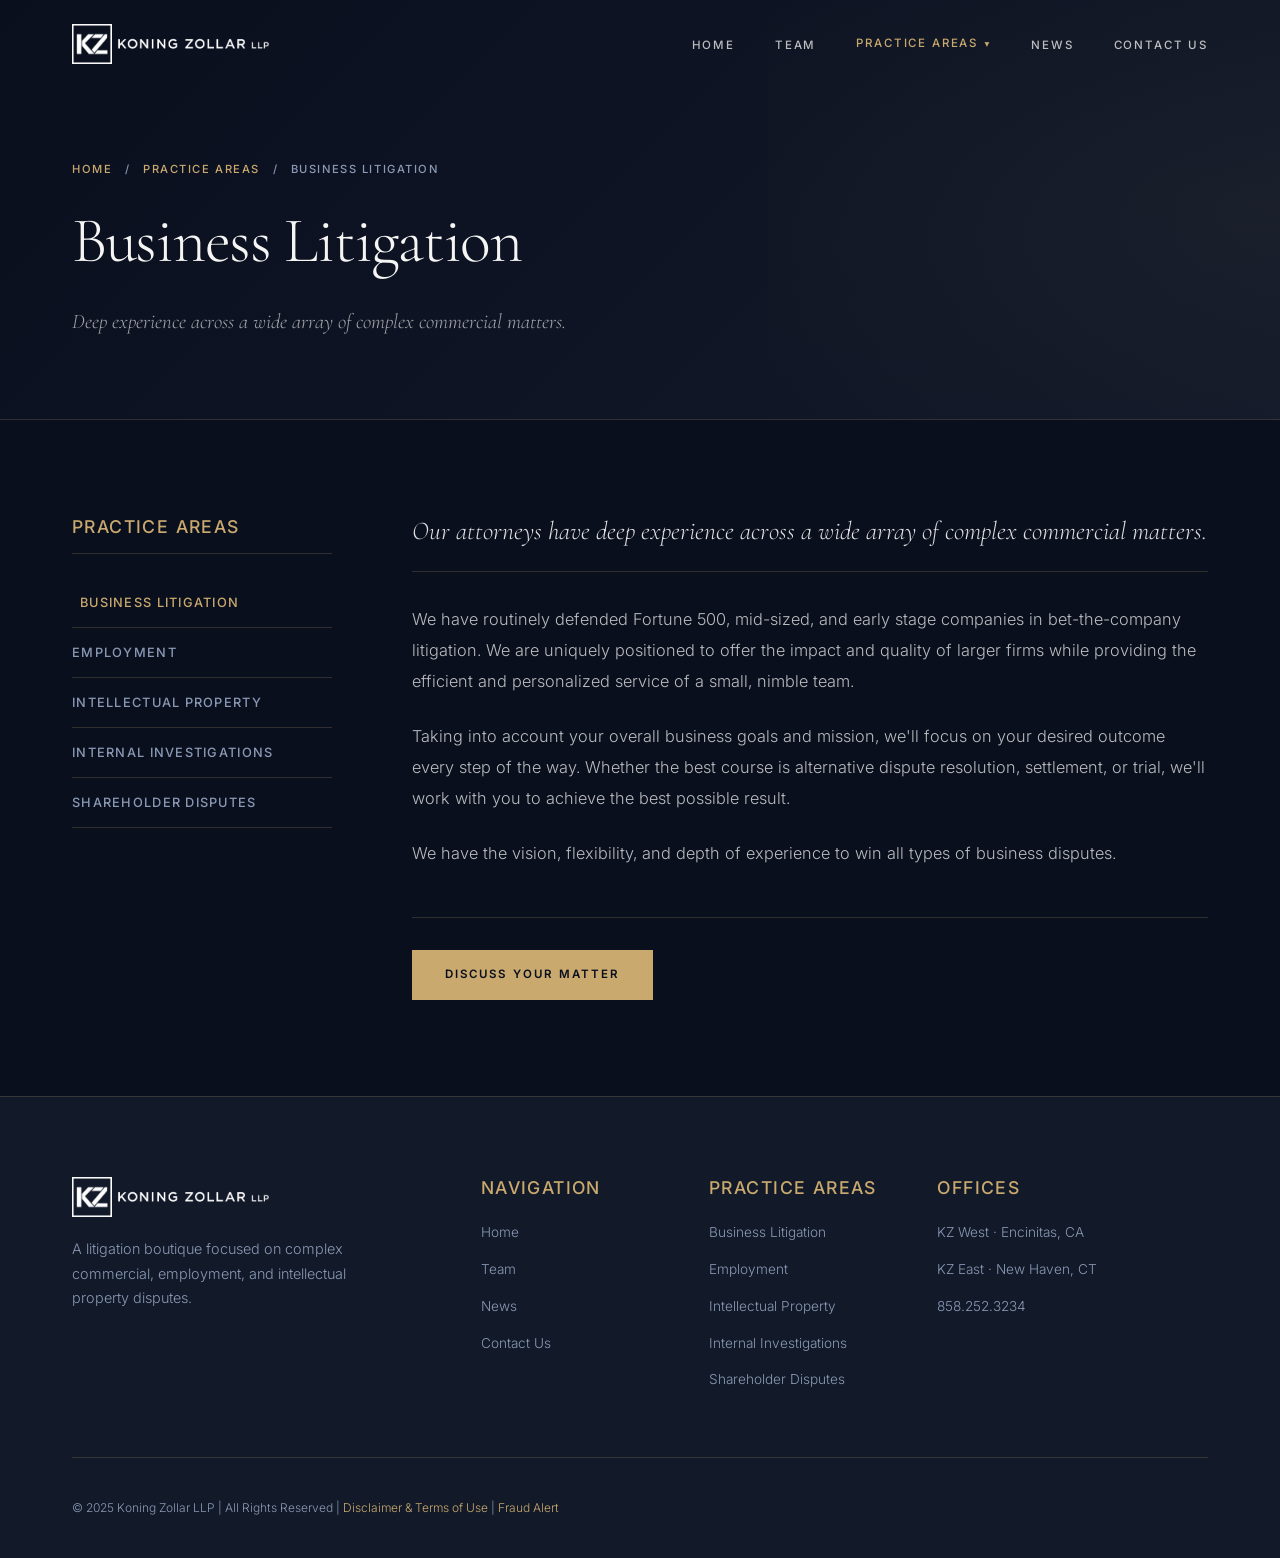
==== business-litigation.html @ f1cf4777 "Initial deploy" ====
<!DOCTYPE html>
<html lang="en">
<head>
  <meta charset="UTF-8">
  <meta name="viewport" content="width=device-width, initial-scale=1.0">
  <meta name="description" content="Koning Zollar LLP Business Litigation — Deep experience across complex commercial matters.">
  <title>Business Litigation | Koning Zollar LLP</title>
  <link rel="stylesheet" href="css/styles.css">
</head>
<body>
  <nav class="nav">
    <div class="nav-inner">
      <a href="index.html" class="nav-logo"><img src="images/logo.png" alt="Koning Zollar LLP" class="nav-logo-img"><span class="nav-logo-text">Koning Zollar<br>LLP</span></a>
      <ul class="nav-links">
        <li><a href="index.html">Home</a></li>
        <li><a href="team.html">Team</a></li>
        <li class="nav-dropdown">
          <a href="#" class="active">Practice Areas <span class="dropdown-arrow">▾</span></a>
          <ul class="dropdown-menu">
            <li><a href="business-litigation.html" class="active">Business Litigation</a></li>
            <li><a href="employment.html">Employment</a></li>
            <li><a href="intellectual-property.html">Intellectual Property</a></li>
            <li><a href="investigations.html">Internal Investigations</a></li>
            <li><a href="shareholder-disputes.html">Shareholder Disputes</a></li>
          </ul>
        </li>
        <li><a href="news.html">News</a></li>
        
    <li><a href="contact.html">Contact Us</a></li>
      </ul>
      <div class="nav-hamburger"><span></span><span></span><span></span></div>
    </div>
  </nav>
  <ul class="nav-mobile">
    <li><a href="index.html">Home</a></li><li><a href="team.html">Team</a></li>
    <li><a href="business-litigation.html">Business Litigation</a></li><li><a href="employment.html">Employment</a></li>
    <li><a href="intellectual-property.html">Intellectual Property</a></li><li><a href="investigations.html">Internal Investigations</a></li>
    <li><a href="shareholder-disputes.html">Shareholder Disputes</a></li><li><a href="news.html">News</a></li>
        
    <li><a href="contact.html">Contact Us</a></li>
  </ul>

  <section class="page-hero">
    <div class="container">
      <div class="breadcrumb"><a href="index.html">Home</a> <span>/</span> <a href="#">Practice Areas</a> <span>/</span> Business Litigation</div>
      <h1 class="animate">Business Litigation</h1>
      <p class="page-sub animate animate-delay-1">Deep experience across a wide array of complex commercial matters.</p>
    </div>
  </section>

  <section class="practice-content">
    <div class="practice-layout">
      <aside class="practice-sidebar animate from-left">
        <h4>Practice Areas</h4>
        <ul>
          <li><a href="business-litigation.html" class="active">Business Litigation</a></li>
          <li><a href="employment.html">Employment</a></li>
          <li><a href="intellectual-property.html">Intellectual Property</a></li>
          <li><a href="investigations.html">Internal Investigations</a></li>
          <li><a href="shareholder-disputes.html">Shareholder Disputes</a></li>
        </ul>
      </aside>
      <div class="practice-body animate">
        <h3>Our attorneys have deep experience across a wide array of complex commercial matters.</h3>
        <p>We have routinely defended Fortune 500, mid-sized, and early stage companies in bet-the-company litigation. We are uniquely positioned to offer the impact and quality of larger firms while providing the efficient and personalized service of a small, nimble team.</p>
        <p>Taking into account your overall business goals and mission, we'll focus on your desired outcome every step of the way. Whether the best course is alternative dispute resolution, settlement, or trial, we'll work with you to achieve the best possible result.</p>
        <p>We have the vision, flexibility, and depth of experience to win all types of business disputes.</p>
        <div style="margin-top:3rem; padding-top:2rem; border-top:1px solid var(--border);">
          <a href="contact.html" class="btn btn-primary">Discuss Your Matter</a>
        </div>
      </div>
    </div>
  </section>

  <footer>
    <div class="footer-inner">
      <div class="footer-grid">
        <div class="footer-brand"><div class="nav-logo"><img src="images/logo.png" alt="Koning Zollar LLP" class="nav-logo-img"><span class="nav-logo-text">Koning Zollar<br>LLP</span></div><p>A litigation boutique focused on complex commercial, employment, and intellectual property disputes.</p></div>
        <div class="footer-col"><h4>Navigation</h4><ul><li><a href="index.html">Home</a></li><li><a href="team.html">Team</a></li><li><a href="news.html">News</a></li>
        
    <li><a href="contact.html">Contact Us</a></li></ul></div>
        <div class="footer-col"><h4>Practice Areas</h4><ul><li><a href="business-litigation.html">Business Litigation</a></li><li><a href="employment.html">Employment</a></li><li><a href="intellectual-property.html">Intellectual Property</a></li><li><a href="investigations.html">Internal Investigations</a></li><li><a href="shareholder-disputes.html">Shareholder Disputes</a></li></ul></div>
        <div class="footer-col"><h4>Offices</h4><ul><li><a href="contact.html">KZ West · Encinitas, CA</a></li><li><a href="contact.html">KZ East · New Haven, CT</a></li><li><a href="tel:8582523234">858.252.3234</a></li></ul></div>
      </div>
      <div class="footer-bottom"><p>© 2025 Koning Zollar LLP | All Rights Reserved | <a href="#">Disclaimer &amp; Terms of Use</a> | <a href="#">Fraud Alert</a></p></div>
    </div>
  </footer>
  <script src="js/main.js"></script>
</body>
</html>
---- css/styles.css ----
/* ============================================================
   KONING ZOLLAR LLP — Main Stylesheet
   ============================================================ */

@import url('https://fonts.googleapis.com/css2?family=Cormorant+Garamond:ital,wght@0,300;0,400;0,500;0,600;0,700;1,300;1,400&family=Inter:wght@300;400;500;600&display=swap');

/* ── Variables ── */
:root {
  --navy:       #0a0f1e;
  --navy-mid:   #121929;
  --navy-light: #1a253d;
  --gold:       #c9a96e;
  --gold-light: #e2c99a;
  --white:      #f5f5f3;
  --muted:      #8a9ab5;
  --border:     rgba(201,169,110,0.2);
  --glass:      rgba(18,25,41,0.75);
  --radius:     4px;
  --transition: 0.4s cubic-bezier(0.25, 0.46, 0.45, 0.94);
  --font-serif: 'Cormorant Garamond', Georgia, serif;
  --font-sans:  'Inter', system-ui, sans-serif;
}

/* ── Reset ── */
*, *::before, *::after { box-sizing: border-box; margin: 0; padding: 0; }
html { scroll-behavior: smooth; font-size: 16px; }
body {
  background: var(--navy);
  color: var(--white);
  font-family: var(--font-sans);
  font-weight: 300;
  line-height: 1.7;
  -webkit-font-smoothing: antialiased;
}
img { max-width: 100%; display: block; }
a { color: inherit; text-decoration: none; }

/* ── Typography ── */
h1, h2, h3, h4 {
  font-family: var(--font-serif);
  font-weight: 400;
  line-height: 1.2;
  color: var(--white);
}
h1 { font-size: clamp(2.8rem, 6vw, 5.5rem); font-weight: 300; letter-spacing: -0.02em; }
h2 { font-size: clamp(2rem, 4vw, 3.2rem); }
h3 { font-size: clamp(1.4rem, 2.5vw, 2rem); }
h4 { font-size: 1.1rem; font-weight: 500; letter-spacing: 0.08em; text-transform: uppercase; font-family: var(--font-sans); color: var(--gold); }
p { font-size: 1rem; color: rgba(245,245,243,0.8); max-width: 68ch; }

.section-label {
  font-family: var(--font-sans);
  font-size: 0.72rem;
  font-weight: 600;
  letter-spacing: 0.22em;
  text-transform: uppercase;
  color: var(--gold);
  display: block;
  margin-bottom: 1rem;
}

/* ── Layout ── */
.container { max-width: 1200px; margin: 0 auto; padding: 0 2rem; }
section { padding: 6rem 0; }

/* ── Scroll Animations ── */
.animate {
  opacity: 0;
  transform: translateY(40px);
  transition: opacity 0.7s ease, transform 0.7s ease;
}
.animate.from-left  { transform: translateX(-40px); }
.animate.from-right { transform: translateX(40px); }
.animate.visible {
  opacity: 1;
  transform: translate(0, 0);
}
.animate-delay-1 { transition-delay: 0.1s; }
.animate-delay-2 { transition-delay: 0.2s; }
.animate-delay-3 { transition-delay: 0.3s; }
.animate-delay-4 { transition-delay: 0.4s; }
.animate-delay-5 { transition-delay: 0.5s; }

/* ─────────────────────────────────────────
   NAVIGATION
───────────────────────────────────────── */
.nav {
  position: fixed;
  top: 0; left: 0; right: 0;
  z-index: 1000;
  padding: 1.5rem 0;
  transition: background var(--transition), padding var(--transition), backdrop-filter var(--transition);
}
.nav.scrolled {
  background: rgba(10, 15, 30, 0.97);
  backdrop-filter: blur(12px);
  padding: 1rem 0;
  border-bottom: 1px solid var(--border);
}
.nav-inner {
  max-width: 1200px;
  margin: 0 auto;
  padding: 0 2rem;
  display: flex;
  align-items: center;
  justify-content: space-between;
}
.nav-logo {
  display: flex;
  align-items: center;
  gap: 0.75rem;
}
.nav-logo-mark {
  width: 36px; height: 36px;
  background: var(--gold);
  color: var(--navy);
  display: flex; align-items: center; justify-content: center;
  font-family: var(--font-serif);
  font-size: 1.1rem;
  font-weight: 600;
  letter-spacing: 0;
}
.nav-logo-img {
  height: 40px;
  width: auto;
  display: block;
}
/* hide text label when real logo is present */
.nav-logo:has(.nav-logo-img) .nav-logo-text {
  display: none;
}
.nav-logo-text {
  font-family: var(--font-sans);
  font-size: 0.72rem;
  font-weight: 600;
  letter-spacing: 0.18em;
  text-transform: uppercase;
  color: var(--white);
  line-height: 1.3;
}
.nav-links {
  display: flex;
  align-items: center;
  gap: 2.5rem;
  list-style: none;
}
.nav-links a {
  font-size: 0.72rem;
  font-weight: 500;
  letter-spacing: 0.16em;
  text-transform: uppercase;
  color: rgba(245,245,243,0.75);
  transition: color 0.3s;
  position: relative;
}
.nav-links a::after {
  content: '';
  position: absolute;
  bottom: -4px; left: 0;
  width: 0; height: 1px;
  background: var(--gold);
  transition: width 0.3s;
}
.nav-links a:hover, .nav-links a.active {
  color: var(--gold);
}
.nav-links a:hover::after { width: 100%; }

/* Dropdown */
.nav-dropdown { position: relative; }
.nav-dropdown > a { display: flex; align-items: center; gap: 0.4rem; }
.nav-dropdown > a::after { display: none; }
.dropdown-arrow { font-size: 0.6rem; transition: transform 0.3s; }
.nav-dropdown:hover .dropdown-arrow { transform: rotate(180deg); }
.dropdown-menu {
  position: absolute;
  top: calc(100% + 1rem);
  left: 50%;
  transform: translateX(-50%);
  background: var(--navy-mid);
  border: 1px solid var(--border);
  min-width: 220px;
  padding: 0.5rem 0;
  opacity: 0;
  visibility: hidden;
  transform: translateX(-50%) translateY(-8px);
  transition: opacity 0.3s, transform 0.3s, visibility 0.3s;
  list-style: none;
}
.nav-dropdown:hover .dropdown-menu {
  opacity: 1;
  visibility: visible;
  transform: translateX(-50%) translateY(0);
}
.dropdown-menu li a {
  display: block;
  padding: 0.65rem 1.5rem;
  font-size: 0.7rem;
  letter-spacing: 0.14em;
  color: rgba(245,245,243,0.7);
  transition: color 0.2s, background 0.2s;
}
.dropdown-menu li a:hover {
  color: var(--gold);
  background: rgba(201,169,110,0.07);
}

/* Hamburger */
.nav-hamburger {
  display: none;
  flex-direction: column;
  gap: 5px;
  cursor: pointer;
  padding: 4px;
}
.nav-hamburger span {
  display: block;
  width: 24px; height: 1.5px;
  background: var(--white);
  transition: transform 0.3s, opacity 0.3s;
}
.nav-hamburger.open span:nth-child(1) { transform: translateY(6.5px) rotate(45deg); }
.nav-hamburger.open span:nth-child(2) { opacity: 0; }
.nav-hamburger.open span:nth-child(3) { transform: translateY(-6.5px) rotate(-45deg); }

/* Mobile nav */
.nav-mobile {
  display: none;
  position: fixed;
  top: 0; left: 0; right: 0; bottom: 0;
  background: var(--navy);
  z-index: 999;
  flex-direction: column;
  align-items: center;
  justify-content: center;
  gap: 2rem;
  list-style: none;
}
.nav-mobile.open { display: flex; }
.nav-mobile a {
  font-family: var(--font-serif);
  font-size: 2rem;
  font-weight: 300;
  color: var(--white);
  transition: color 0.3s;
}
.nav-mobile a:hover { color: var(--gold); }

/* ─────────────────────────────────────────
   HERO
───────────────────────────────────────── */
.hero {
  min-height: 100vh;
  display: flex;
  align-items: center;
  position: relative;
  overflow: hidden;
  background:
    linear-gradient(135deg, rgba(10,15,30,0.92) 0%, rgba(18,25,41,0.85) 100%),
    url('https://images.unsplash.com/photo-1589829545856-d10d557cf95f?w=1920&auto=format&fit=crop') center/cover no-repeat;
}
.hero::before {
  content: '';
  position: absolute;
  inset: 0;
  background: radial-gradient(ellipse at 30% 50%, rgba(201,169,110,0.06) 0%, transparent 60%);
}
.hero-content {
  position: relative;
  z-index: 1;
  max-width: 1200px;
  margin: 0 auto;
  padding: 0 2rem;
  padding-top: 8rem;
}
.hero-eyebrow {
  font-size: 0.72rem;
  font-weight: 600;
  letter-spacing: 0.3em;
  text-transform: uppercase;
  color: var(--gold);
  margin-bottom: 2rem;
  opacity: 0;
  animation: fadeInUp 0.8s ease 0.3s forwards;
}
.hero h1 {
  opacity: 0;
  animation: fadeInUp 0.8s ease 0.5s forwards;
  max-width: 14ch;
}
.hero h1 em {
  font-style: italic;
  color: var(--gold);
}
.hero-sub {
  margin-top: 2rem;
  font-size: 1.1rem;
  color: rgba(245,245,243,0.7);
  max-width: 52ch;
  line-height: 1.8;
  opacity: 0;
  animation: fadeInUp 0.8s ease 0.7s forwards;
}
.hero-cta {
  margin-top: 3rem;
  display: flex;
  gap: 1.5rem;
  flex-wrap: wrap;
  opacity: 0;
  animation: fadeInUp 0.8s ease 0.9s forwards;
}
.btn {
  display: inline-flex;
  align-items: center;
  gap: 0.5rem;
  padding: 0.9rem 2rem;
  font-size: 0.72rem;
  font-weight: 600;
  letter-spacing: 0.18em;
  text-transform: uppercase;
  border: 1px solid;
  transition: background var(--transition), color var(--transition), border-color var(--transition);
  cursor: pointer;
}
.btn-primary {
  background: var(--gold);
  color: var(--navy);
  border-color: var(--gold);
}
.btn-primary:hover {
  background: var(--gold-light);
  border-color: var(--gold-light);
}
.btn-outline {
  background: transparent;
  color: var(--white);
  border-color: rgba(245,245,243,0.35);
}
.btn-outline:hover {
  border-color: var(--gold);
  color: var(--gold);
}
.hero-scroll {
  position: absolute;
  bottom: 2.5rem;
  left: 50%;
  transform: translateX(-50%);
  display: flex;
  flex-direction: column;
  align-items: center;
  gap: 0.5rem;
  opacity: 0;
  animation: fadeIn 1s ease 1.5s forwards;
}
.hero-scroll span {
  font-size: 0.65rem;
  letter-spacing: 0.2em;
  text-transform: uppercase;
  color: var(--muted);
}
.scroll-line {
  width: 1px;
  height: 50px;
  background: linear-gradient(to bottom, var(--gold), transparent);
  animation: scrollLine 2s ease-in-out infinite;
}

/* ─────────────────────────────────────────
   ABOUT STRIP
───────────────────────────────────────── */
.about-strip {
  background: var(--navy-mid);
  padding: 6rem 0;
  border-top: 1px solid var(--border);
  border-bottom: 1px solid var(--border);
}
.about-strip-inner {
  max-width: 1200px;
  margin: 0 auto;
  padding: 0 2rem;
  display: grid;
  grid-template-columns: 1fr 2fr;
  gap: 4rem;
  align-items: center;
}
.about-strip-left h2 { font-size: clamp(2rem, 3.5vw, 2.8rem); }
.about-strip-left .gold-line {
  width: 48px; height: 1px;
  background: var(--gold);
  margin-top: 1.5rem;
}
.about-strip-right p {
  font-size: 1.05rem;
  line-height: 1.9;
  color: rgba(245,245,243,0.75);
  max-width: none;
}

/* ─────────────────────────────────────────
   STATS BAR
───────────────────────────────────────── */
.stats-bar {
  background: var(--navy);
  padding: 5rem 0;
}
.stats-grid {
  max-width: 1200px;
  margin: 0 auto;
  padding: 0 2rem;
  display: grid;
  grid-template-columns: repeat(4, 1fr);
  gap: 2rem;
  text-align: center;
}
.stat-item { position: relative; padding: 2rem 1rem; }
.stat-item::after {
  content: '';
  position: absolute;
  top: 50%; right: 0;
  transform: translateY(-50%);
  height: 60%;
  width: 1px;
  background: var(--border);
}
.stat-item:last-child::after { display: none; }
.stat-number {
  font-family: var(--font-serif);
  font-size: 3.5rem;
  font-weight: 300;
  color: var(--gold);
  line-height: 1;
  display: block;
}
.stat-label {
  font-size: 0.7rem;
  font-weight: 600;
  letter-spacing: 0.18em;
  text-transform: uppercase;
  color: var(--muted);
  margin-top: 0.5rem;
  display: block;
}

/* ─────────────────────────────────────────
   PRACTICE AREAS
───────────────────────────────────────── */
.practice-section {
  background: var(--navy-mid);
  padding: 7rem 0;
}
.section-header {
  max-width: 1200px;
  margin: 0 auto 4rem;
  padding: 0 2rem;
}
.section-header h2 { margin-top: 0.5rem; }
.practice-grid {
  max-width: 1200px;
  margin: 0 auto;
  padding: 0 2rem;
  display: grid;
  grid-template-columns: repeat(3, 1fr);
  gap: 1.5rem;
}
.practice-grid .practice-card:nth-child(4),
.practice-grid .practice-card:nth-child(5) {
  /* center the last two */
}
.practice-card {
  background: rgba(10,15,30,0.6);
  border: 1px solid var(--border);
  padding: 2.5rem;
  position: relative;
  overflow: hidden;
  transition: transform var(--transition), border-color var(--transition);
  display: flex;
  flex-direction: column;
}
.practice-card::before {
  content: '';
  position: absolute;
  top: 0; left: 0; right: 0;
  height: 2px;
  background: var(--gold);
  transform: scaleX(0);
  transform-origin: left;
  transition: transform var(--transition);
}
.practice-card:hover {
  transform: translateY(-4px);
  border-color: rgba(201,169,110,0.4);
}
.practice-card:hover::before { transform: scaleX(1); }
.practice-icon {
  width: 44px; height: 44px;
  margin-bottom: 1.5rem;
  color: var(--gold);
}
.practice-card h3 {
  font-family: var(--font-serif);
  font-size: 1.5rem;
  font-weight: 400;
  margin-bottom: 1rem;
}
.practice-card p {
  font-size: 0.9rem;
  color: var(--muted);
  flex: 1;
  max-width: none;
}
.practice-card-link {
  margin-top: 2rem;
  display: inline-flex;
  align-items: center;
  gap: 0.5rem;
  font-size: 0.72rem;
  font-weight: 600;
  letter-spacing: 0.14em;
  text-transform: uppercase;
  color: var(--gold);
  transition: gap 0.3s;
}
.practice-card:hover .practice-card-link { gap: 0.75rem; }

/* Last two cards centered on 3-col grid */
.practice-grid-wrap {
  max-width: 1200px;
  margin: 0 auto;
  padding: 0 2rem;
}
.practice-row-1 {
  display: grid;
  grid-template-columns: repeat(3, 1fr);
  gap: 1.5rem;
  margin-bottom: 1.5rem;
}
.practice-row-2 {
  display: grid;
  grid-template-columns: repeat(2, 1fr);
  gap: 1.5rem;
  max-width: 66.67%;
  margin: 0 auto;
}

/* ─────────────────────────────────────────
   TESTIMONIALS
───────────────────────────────────────── */
.testimonials {
  background: var(--navy);
  padding: 7rem 0;
  position: relative;
  overflow: hidden;
}
.testimonials::before {
  content: '\201C';
  position: absolute;
  top: -2rem; left: 50%;
  transform: translateX(-50%);
  font-family: var(--font-serif);
  font-size: 20rem;
  color: rgba(201,169,110,0.04);
  line-height: 1;
  pointer-events: none;
}
.testimonials-inner {
  max-width: 900px;
  margin: 0 auto;
  padding: 0 2rem;
  text-align: center;
  position: relative;
}
.testimonial-slide {
  display: none;
  animation: fadeIn 0.6s ease;
}
.testimonial-slide.active { display: block; }
.testimonial-quote {
  font-family: var(--font-serif);
  font-size: clamp(1.5rem, 3vw, 2.2rem);
  font-weight: 300;
  font-style: italic;
  line-height: 1.5;
  color: var(--white);
  margin-bottom: 2rem;
  max-width: none;
}
.testimonial-author {
  font-size: 0.75rem;
  font-weight: 600;
  letter-spacing: 0.18em;
  text-transform: uppercase;
  color: var(--gold);
}
.testimonial-role {
  font-size: 0.8rem;
  color: var(--muted);
  margin-top: 0.25rem;
}
.testimonial-dots {
  display: flex;
  justify-content: center;
  gap: 0.75rem;
  margin-top: 3rem;
}
.testimonial-dot {
  width: 6px; height: 6px;
  border-radius: 50%;
  background: var(--border);
  border: 1px solid var(--gold);
  cursor: pointer;
  transition: background 0.3s;
}
.testimonial-dot.active { background: var(--gold); }

/* ─────────────────────────────────────────
   TEAM SECTION (homepage preview)
───────────────────────────────────────── */
.team-section {
  background: var(--navy-mid);
  padding: 7rem 0;
}
.team-grid-preview {
  max-width: 1200px;
  margin: 3rem auto 0;
  padding: 0 2rem;
  display: grid;
  grid-template-columns: repeat(3, 1fr);
  gap: 2rem;
}
.team-card {
  background: var(--navy);
  border: 1px solid var(--border);
  overflow: hidden;
  position: relative;
  transition: border-color var(--transition);
}
.team-card:hover { border-color: rgba(201,169,110,0.4); }
.team-photo {
  width: 100%;
  aspect-ratio: 1;
  overflow: hidden;
  position: relative;
}
.team-photo img {
  width: 100%; height: 100%;
  object-fit: cover;
  object-position: top;
  filter: grayscale(20%);
  transition: transform 0.6s ease, filter 0.6s;
}
.team-card:hover .team-photo img { transform: scale(1.04); filter: grayscale(0%); }
.team-card-full .team-photo img {
  width: 100%; height: 100%;
  object-fit: cover;
  object-position: top;
  filter: grayscale(10%);
  transition: transform 0.6s ease;
}
.team-card-full:hover .team-photo img { transform: scale(1.04); }
.team-avatar {
  width: 100%;
  aspect-ratio: 1;
  background: var(--navy-light);
  display: flex; align-items: center; justify-content: center;
  font-family: var(--font-serif);
  font-size: 3rem;
  color: var(--gold);
  letter-spacing: 0.05em;
}
.team-info {
  padding: 1.5rem;
  border-top: 1px solid var(--border);
}
.team-info h3 {
  font-size: 1.25rem;
  font-family: var(--font-serif);
}
.team-role {
  font-size: 0.7rem;
  font-weight: 600;
  letter-spacing: 0.16em;
  text-transform: uppercase;
  color: var(--gold);
  margin-top: 0.25rem;
}
.team-bio-excerpt {
  font-size: 0.85rem;
  color: var(--muted);
  margin-top: 0.75rem;
  line-height: 1.6;
  display: -webkit-box;
  -webkit-line-clamp: 3;
  -webkit-box-orient: vertical;
  overflow: hidden;
}
.team-cta {
  text-align: center;
  margin-top: 4rem;
}

/* Full team page */
.team-grid-full {
  max-width: 1200px;
  margin: 3rem auto 0;
  padding: 0 2rem;
  display: grid;
  grid-template-columns: repeat(4, 1fr);
  gap: 1.5rem;
}
.team-card-full {
  background: var(--navy-mid);
  border: 1px solid var(--border);
  overflow: hidden;
  position: relative;
  cursor: pointer;
  transition: border-color var(--transition), transform var(--transition);
}
.team-card-full:hover {
  border-color: rgba(201,169,110,0.45);
  transform: translateY(-4px);
}
.team-overlay {
  position: absolute;
  inset: 0;
  background: rgba(10,15,30,0.94);
  padding: 1.5rem;
  display: flex;
  flex-direction: column;
  justify-content: center;
  opacity: 0;
  transition: opacity 0.4s;
  overflow-y: auto;
}
.team-card-full:hover .team-overlay { opacity: 1; }
.team-overlay p {
  font-size: 0.82rem;
  line-height: 1.7;
  color: rgba(245,245,243,0.8);
  max-width: none;
}

/* ─────────────────────────────────────────
   CONTACT CTA SECTION
───────────────────────────────────────── */
.contact-cta {
  background: linear-gradient(135deg, var(--navy-light) 0%, var(--navy-mid) 100%);
  border-top: 1px solid var(--border);
  border-bottom: 1px solid var(--border);
  padding: 6rem 0;
}
.contact-cta-inner {
  max-width: 1200px;
  margin: 0 auto;
  padding: 0 2rem;
  display: grid;
  grid-template-columns: 1fr 1fr;
  gap: 4rem;
  align-items: center;
}
.contact-cta h2 { font-size: clamp(2rem, 3.5vw, 2.8rem); }
.contact-cta .gold-line { width: 48px; height: 1px; background: var(--gold); margin: 1.5rem 0; }
.office-list { list-style: none; display: flex; flex-direction: column; gap: 2rem; }
.office-item h4 { margin-bottom: 0.5rem; }
.office-item p { font-size: 0.9rem; color: var(--muted); max-width: none; margin: 0; line-height: 1.8; }
.office-item a { color: var(--gold); }

/* ─────────────────────────────────────────
   PAGE HERO (inner pages)
───────────────────────────────────────── */
.page-hero {
  background: linear-gradient(135deg, var(--navy) 0%, var(--navy-mid) 100%);
  padding: 10rem 0 5rem;
  border-bottom: 1px solid var(--border);
  position: relative;
  overflow: hidden;
}
.page-hero::after {
  content: '';
  position: absolute;
  top: 0; right: 0;
  width: 40%;
  height: 100%;
  background: radial-gradient(ellipse at right center, rgba(201,169,110,0.05), transparent);
}
.page-hero .container { position: relative; z-index: 1; }
.breadcrumb {
  font-size: 0.7rem;
  font-weight: 500;
  letter-spacing: 0.14em;
  text-transform: uppercase;
  color: var(--muted);
  margin-bottom: 1.5rem;
}
.breadcrumb a { color: var(--gold); }
.breadcrumb span { margin: 0 0.5rem; }
.page-hero h1 {
  font-size: clamp(2.5rem, 5vw, 4rem);
  max-width: 16ch;
}
.page-hero .page-sub {
  margin-top: 1.5rem;
  font-family: var(--font-serif);
  font-size: 1.3rem;
  font-style: italic;
  color: rgba(245,245,243,0.65);
  max-width: 55ch;
}

/* ─────────────────────────────────────────
   PRACTICE AREA CONTENT PAGES
───────────────────────────────────────── */
.practice-content {
  padding: 6rem 0;
  background: var(--navy);
}
.practice-layout {
  max-width: 1200px;
  margin: 0 auto;
  padding: 0 2rem;
  display: grid;
  grid-template-columns: 260px 1fr;
  gap: 5rem;
  align-items: start;
}
.practice-sidebar {
  position: sticky;
  top: 7rem;
}
.practice-sidebar h4 {
  margin-bottom: 1.5rem;
  padding-bottom: 1rem;
  border-bottom: 1px solid var(--border);
}
.practice-sidebar ul { list-style: none; }
.practice-sidebar li { border-bottom: 1px solid var(--border); }
.practice-sidebar a {
  display: block;
  padding: 0.85rem 0;
  font-size: 0.8rem;
  font-weight: 500;
  letter-spacing: 0.1em;
  text-transform: uppercase;
  color: var(--muted);
  transition: color 0.3s, padding-left 0.3s;
}
.practice-sidebar a:hover, .practice-sidebar a.active {
  color: var(--gold);
  padding-left: 0.5rem;
}
.practice-body h3 {
  font-size: 1.6rem;
  font-style: italic;
  font-weight: 300;
  color: rgba(245,245,243,0.9);
  margin-bottom: 2rem;
  padding-bottom: 1.5rem;
  border-bottom: 1px solid var(--border);
}
.practice-body p {
  font-size: 1.02rem;
  line-height: 1.9;
  color: rgba(245,245,243,0.75);
  max-width: none;
  margin-bottom: 1.5rem;
}
.practice-body h4 { margin: 2.5rem 0 1rem; }
.matter-tags {
  display: flex;
  flex-wrap: wrap;
  gap: 0.75rem;
  margin-top: 2rem;
}
.matter-tag {
  padding: 0.5rem 1.25rem;
  border: 1px solid var(--border);
  font-size: 0.7rem;
  font-weight: 600;
  letter-spacing: 0.14em;
  text-transform: uppercase;
  color: var(--muted);
  transition: border-color 0.3s, color 0.3s;
}
.matter-tag:hover { border-color: var(--gold); color: var(--gold); }

/* ─────────────────────────────────────────
   CONTACT PAGE
───────────────────────────────────────── */
.contact-section {
  background: var(--navy);
  padding: 6rem 0;
}
.contact-layout {
  max-width: 1200px;
  margin: 0 auto;
  padding: 0 2rem;
  display: grid;
  grid-template-columns: 1fr 1fr;
  gap: 5rem;
  align-items: start;
}
.contact-form-wrap h2 { margin-bottom: 2.5rem; }
.form-group { margin-bottom: 1.5rem; }
.form-group label {
  display: block;
  font-size: 0.7rem;
  font-weight: 600;
  letter-spacing: 0.16em;
  text-transform: uppercase;
  color: var(--muted);
  margin-bottom: 0.5rem;
}
.form-group input,
.form-group textarea {
  width: 100%;
  background: var(--navy-mid);
  border: 1px solid var(--border);
  color: var(--white);
  padding: 0.85rem 1rem;
  font-family: var(--font-sans);
  font-size: 0.95rem;
  outline: none;
  transition: border-color 0.3s;
}
.form-group input:focus,
.form-group textarea:focus { border-color: var(--gold); }
.form-group textarea { min-height: 160px; resize: vertical; }
.contact-info-wrap { padding-top: 1rem; }
.contact-info-wrap h2 { margin-bottom: 2.5rem; }
.contact-offices { display: flex; flex-direction: column; gap: 2.5rem; }
.contact-office h4 { margin-bottom: 0.75rem; }
.contact-office p {
  font-size: 0.92rem;
  color: var(--muted);
  max-width: none;
  line-height: 1.8;
}
.contact-office a { color: var(--gold); }
.contact-divider {
  width: 1px;
  height: 1px;
  background: var(--border);
  margin: 1.5rem 0;
  width: 48px;
  height: 1px;
}

/* ─────────────────────────────────────────
   FOOTER
───────────────────────────────────────── */
footer {
  background: var(--navy-mid);
  border-top: 1px solid var(--border);
  padding: 5rem 0 2.5rem;
}
.footer-inner {
  max-width: 1200px;
  margin: 0 auto;
  padding: 0 2rem;
}
.footer-grid {
  display: grid;
  grid-template-columns: 2fr 1fr 1fr 1.5fr;
  gap: 3rem;
  padding-bottom: 4rem;
  border-bottom: 1px solid var(--border);
  margin-bottom: 2.5rem;
}
.footer-brand p {
  font-size: 0.9rem;
  color: var(--muted);
  margin-top: 1.25rem;
  max-width: 32ch;
}
.footer-col h4 { margin-bottom: 1.25rem; }
.footer-col ul { list-style: none; display: flex; flex-direction: column; gap: 0.6rem; }
.footer-col ul a {
  font-size: 0.85rem;
  color: var(--muted);
  transition: color 0.3s;
}
.footer-col ul a:hover { color: var(--gold); }
.footer-bottom {
  display: flex;
  justify-content: space-between;
  align-items: center;
  flex-wrap: wrap;
  gap: 1rem;
}
.footer-bottom p {
  font-size: 0.75rem;
  color: var(--muted);
  max-width: none;
}
.footer-bottom a { color: var(--gold); }

/* ─────────────────────────────────────────
   KEYFRAMES
───────────────────────────────────────── */
@keyframes fadeInUp {
  from { opacity: 0; transform: translateY(30px); }
  to   { opacity: 1; transform: translateY(0); }
}
@keyframes fadeIn {
  from { opacity: 0; }
  to   { opacity: 1; }
}
@keyframes scrollLine {
  0%   { transform: scaleY(0); transform-origin: top; }
  50%  { transform: scaleY(1); transform-origin: top; }
  51%  { transform: scaleY(1); transform-origin: bottom; }
  100% { transform: scaleY(0); transform-origin: bottom; }
}

/* ─────────────────────────────────────────
   RESPONSIVE
───────────────────────────────────────── */
@media (max-width: 1024px) {
  .about-strip-inner { grid-template-columns: 1fr; gap: 2rem; }
  .stats-grid { grid-template-columns: repeat(2, 1fr); }
  .stat-item::after { display: none; }
  .team-grid-full { grid-template-columns: repeat(3, 1fr); }
  .footer-grid { grid-template-columns: 1fr 1fr; }
}

@media (max-width: 768px) {
  section { padding: 4rem 0; }
  .nav-links { display: none; }
  .nav-hamburger { display: flex; }
  .practice-row-1 { grid-template-columns: 1fr; }
  .practice-row-2 { grid-template-columns: 1fr; max-width: 100%; }
  .team-grid-preview { grid-template-columns: 1fr; }
  .team-grid-full { grid-template-columns: repeat(2, 1fr); }
  .contact-cta-inner { grid-template-columns: 1fr; gap: 2.5rem; }
  .practice-layout { grid-template-columns: 1fr; }
  .practice-sidebar { position: static; }
  .contact-layout { grid-template-columns: 1fr; gap: 3rem; }
  .footer-grid { grid-template-columns: 1fr; gap: 2rem; }
  .footer-bottom { flex-direction: column; text-align: center; }
}

@media (max-width: 480px) {
  .stats-grid { grid-template-columns: 1fr; }
  .team-grid-full { grid-template-columns: 1fr; }
}
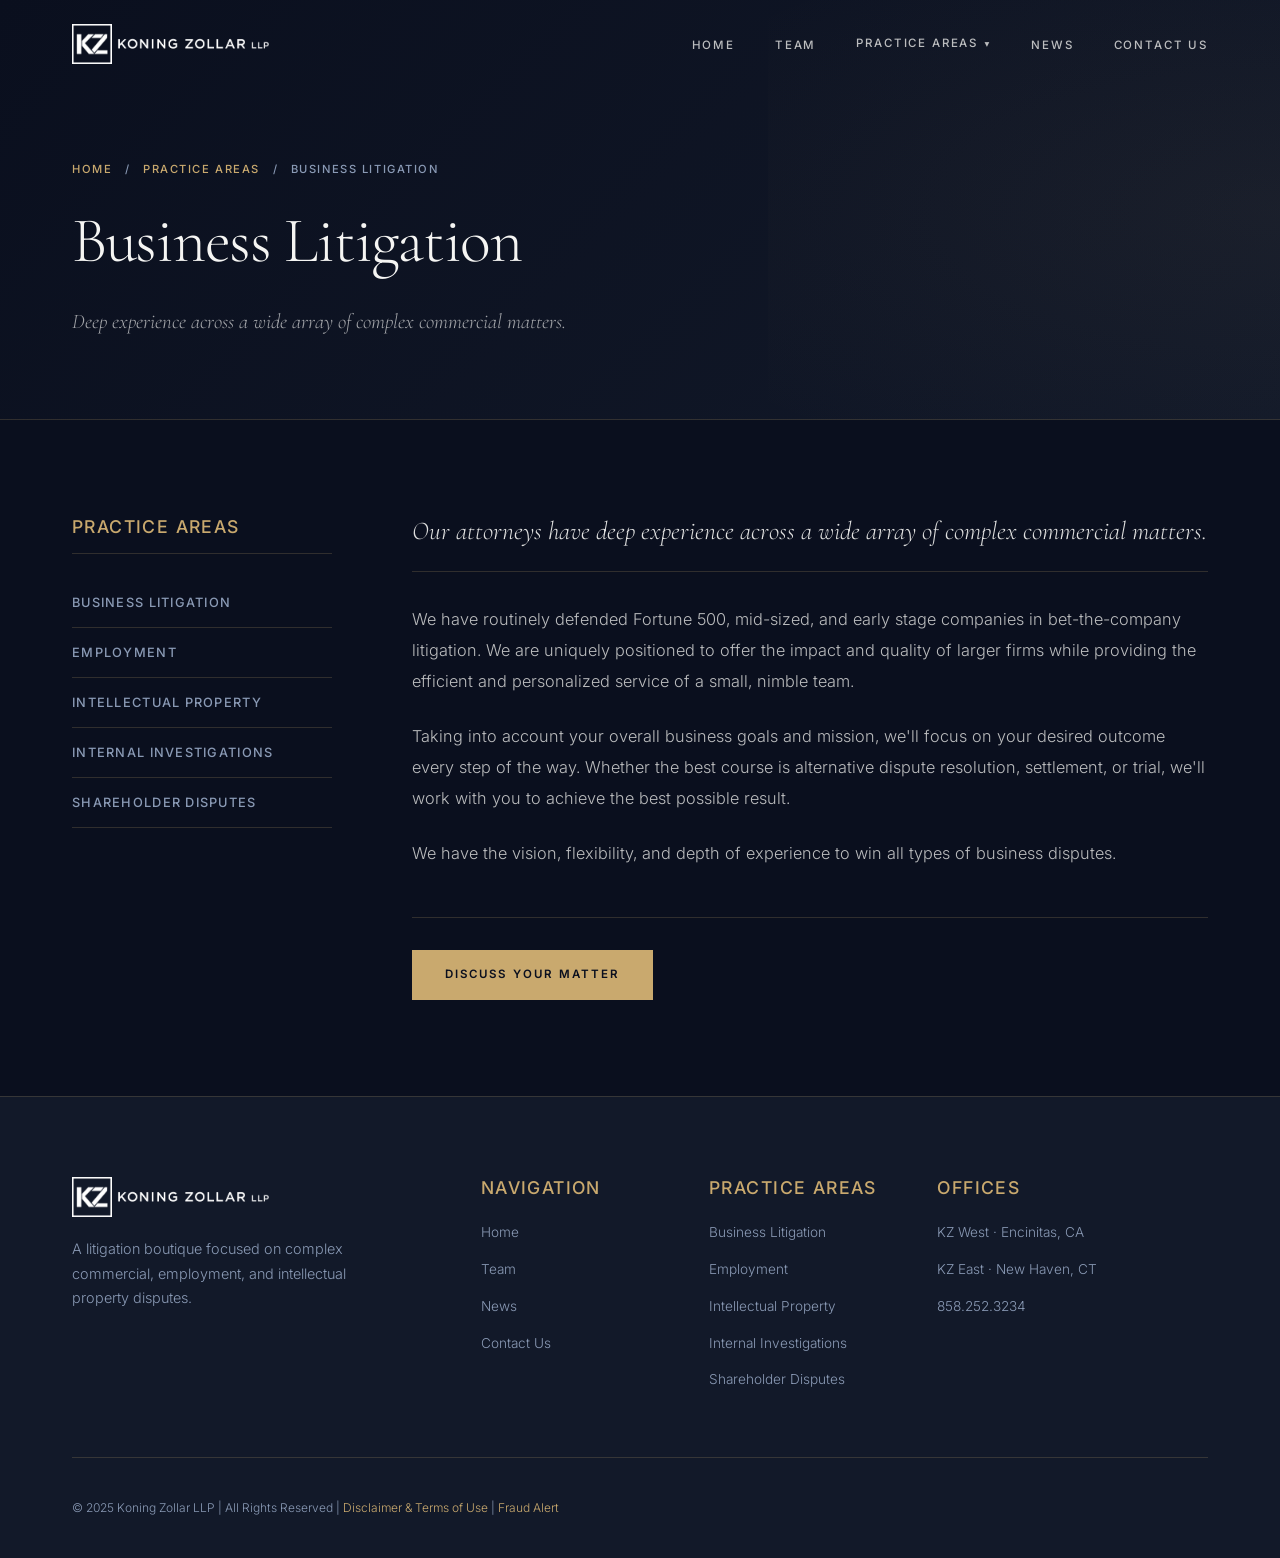
==== commit 76ddcb58: "Remove 'Founding' from partner titles; remove Connecticut references" ====
--- a/business-litigation.html
+++ b/business-litigation.html
@@ -1,90 +1,90 @@
 <!DOCTYPE html>
 <html lang="en">
 <head>
-  <meta charset="UTF-8">
-  <meta name="viewport" content="width=device-width, initial-scale=1.0">
-  <meta name="description" content="Koning Zollar LLP Business Litigation — Deep experience across complex commercial matters.">
-  <title>Business Litigation | Koning Zollar LLP</title>
-  <link rel="stylesheet" href="css/styles.css">
+ <meta charset="UTF-8">
+ <meta name="viewport" content="width=device-width, initial-scale=1.0">
+ <meta name="description" content="Koning Zollar LLP Business Litigation — Deep experience across complex commercial matters.">
+ <title>Business Litigation | Koning Zollar LLP</title>
+ <link rel="stylesheet" href="css/styles.css">
 </head>
 <body>
-  <nav class="nav">
-    <div class="nav-inner">
-      <a href="index.html" class="nav-logo"><img src="images/logo.png" alt="Koning Zollar LLP" class="nav-logo-img"><span class="nav-logo-text">Koning Zollar<br>LLP</span></a>
-      <ul class="nav-links">
-        <li><a href="index.html">Home</a></li>
-        <li><a href="team.html">Team</a></li>
-        <li class="nav-dropdown">
-          <a href="#" class="active">Practice Areas <span class="dropdown-arrow">▾</span></a>
-          <ul class="dropdown-menu">
-            <li><a href="business-litigation.html" class="active">Business Litigation</a></li>
-            <li><a href="employment.html">Employment</a></li>
-            <li><a href="intellectual-property.html">Intellectual Property</a></li>
-            <li><a href="investigations.html">Internal Investigations</a></li>
-            <li><a href="shareholder-disputes.html">Shareholder Disputes</a></li>
-          </ul>
-        </li>
-        <li><a href="news.html">News</a></li>
-        
-    <li><a href="contact.html">Contact Us</a></li>
-      </ul>
-      <div class="nav-hamburger"><span></span><span></span><span></span></div>
-    </div>
-  </nav>
-  <ul class="nav-mobile">
-    <li><a href="index.html">Home</a></li><li><a href="team.html">Team</a></li>
-    <li><a href="business-litigation.html">Business Litigation</a></li><li><a href="employment.html">Employment</a></li>
-    <li><a href="intellectual-property.html">Intellectual Property</a></li><li><a href="investigations.html">Internal Investigations</a></li>
-    <li><a href="shareholder-disputes.html">Shareholder Disputes</a></li><li><a href="news.html">News</a></li>
-        
-    <li><a href="contact.html">Contact Us</a></li>
-  </ul>
+ <nav class="nav">
+ <div class="nav-inner">
+ <a href="index.html" class="nav-logo"><img src="images/logo.png" alt="Koning Zollar LLP" class="nav-logo-img"><span class="nav-logo-text">Koning Zollar<br>LLP</span></a>
+ <ul class="nav-links">
+ <li><a href="index.html">Home</a></li>
+ <li><a href="team.html">Team</a></li>
+ <li class="nav-dropdown">
+ <a href="#" class="active">Practice Areas <span class="dropdown-arrow">▾</span></a>
+ <ul class="dropdown-menu">
+ <li><a href="business-litigation.html" class="active">Business Litigation</a></li>
+ <li><a href="employment.html">Employment</a></li>
+ <li><a href="intellectual-property.html">Intellectual Property</a></li>
+ <li><a href="investigations.html">Internal Investigations</a></li>
+ <li><a href="shareholder-disputes.html">Shareholder Disputes</a></li>
+ </ul>
+ </li>
+ <li><a href="news.html">News</a></li>
+ 
+ <li><a href="contact.html">Contact Us</a></li>
+ </ul>
+ <div class="nav-hamburger"><span></span><span></span><span></span></div>
+ </div>
+ </nav>
+ <ul class="nav-mobile">
+ <li><a href="index.html">Home</a></li><li><a href="team.html">Team</a></li>
+ <li><a href="business-litigation.html">Business Litigation</a></li><li><a href="employment.html">Employment</a></li>
+ <li><a href="intellectual-property.html">Intellectual Property</a></li><li><a href="investigations.html">Internal Investigations</a></li>
+ <li><a href="shareholder-disputes.html">Shareholder Disputes</a></li><li><a href="news.html">News</a></li>
+ 
+ <li><a href="contact.html">Contact Us</a></li>
+ </ul>
 
-  <section class="page-hero">
-    <div class="container">
-      <div class="breadcrumb"><a href="index.html">Home</a> <span>/</span> <a href="#">Practice Areas</a> <span>/</span> Business Litigation</div>
-      <h1 class="animate">Business Litigation</h1>
-      <p class="page-sub animate animate-delay-1">Deep experience across a wide array of complex commercial matters.</p>
-    </div>
-  </section>
+ <section class="page-hero">
+ <div class="container">
+ <div class="breadcrumb"><a href="index.html">Home</a> <span>/</span> <a href="#">Practice Areas</a> <span>/</span> Business Litigation</div>
+ <h1 class="animate">Business Litigation</h1>
+ <p class="page-sub animate animate-delay-1">Deep experience across a wide array of complex commercial matters.</p>
+ </div>
+ </section>
 
-  <section class="practice-content">
-    <div class="practice-layout">
-      <aside class="practice-sidebar animate from-left">
-        <h4>Practice Areas</h4>
-        <ul>
-          <li><a href="business-litigation.html" class="active">Business Litigation</a></li>
-          <li><a href="employment.html">Employment</a></li>
-          <li><a href="intellectual-property.html">Intellectual Property</a></li>
-          <li><a href="investigations.html">Internal Investigations</a></li>
-          <li><a href="shareholder-disputes.html">Shareholder Disputes</a></li>
-        </ul>
-      </aside>
-      <div class="practice-body animate">
-        <h3>Our attorneys have deep experience across a wide array of complex commercial matters.</h3>
-        <p>We have routinely defended Fortune 500, mid-sized, and early stage companies in bet-the-company litigation. We are uniquely positioned to offer the impact and quality of larger firms while providing the efficient and personalized service of a small, nimble team.</p>
-        <p>Taking into account your overall business goals and mission, we'll focus on your desired outcome every step of the way. Whether the best course is alternative dispute resolution, settlement, or trial, we'll work with you to achieve the best possible result.</p>
-        <p>We have the vision, flexibility, and depth of experience to win all types of business disputes.</p>
-        <div style="margin-top:3rem; padding-top:2rem; border-top:1px solid var(--border);">
-          <a href="contact.html" class="btn btn-primary">Discuss Your Matter</a>
-        </div>
-      </div>
-    </div>
-  </section>
+ <section class="practice-content">
+ <div class="practice-layout">
+ <aside class="practice-sidebar animate from-left">
+ <h4>Practice Areas</h4>
+ <ul>
+ <li><a href="business-litigation.html" class="active">Business Litigation</a></li>
+ <li><a href="employment.html">Employment</a></li>
+ <li><a href="intellectual-property.html">Intellectual Property</a></li>
+ <li><a href="investigations.html">Internal Investigations</a></li>
+ <li><a href="shareholder-disputes.html">Shareholder Disputes</a></li>
+ </ul>
+ </aside>
+ <div class="practice-body animate">
+ <h3>Our attorneys have deep experience across a wide array of complex commercial matters.</h3>
+ <p>We have routinely defended Fortune 500, mid-sized, and early stage companies in bet-the-company litigation. We are uniquely positioned to offer the impact and quality of larger firms while providing the efficient and personalized service of a small, nimble team.</p>
+ <p>Taking into account your overall business goals and mission, we'll focus on your desired outcome every step of the way. Whether the best course is alternative dispute resolution, settlement, or trial, we'll work with you to achieve the best possible result.</p>
+ <p>We have the vision, flexibility, and depth of experience to win all types of business disputes.</p>
+ <div style="margin-top:3rem; padding-top:2rem; border-top:1px solid var(--border);">
+ <a href="contact.html" class="btn btn-primary">Discuss Your Matter</a>
+ </div>
+ </div>
+ </div>
+ </section>
 
-  <footer>
-    <div class="footer-inner">
-      <div class="footer-grid">
-        <div class="footer-brand"><div class="nav-logo"><img src="images/logo.png" alt="Koning Zollar LLP" class="nav-logo-img"><span class="nav-logo-text">Koning Zollar<br>LLP</span></div><p>A litigation boutique focused on complex commercial, employment, and intellectual property disputes.</p></div>
-        <div class="footer-col"><h4>Navigation</h4><ul><li><a href="index.html">Home</a></li><li><a href="team.html">Team</a></li><li><a href="news.html">News</a></li>
-        
-    <li><a href="contact.html">Contact Us</a></li></ul></div>
-        <div class="footer-col"><h4>Practice Areas</h4><ul><li><a href="business-litigation.html">Business Litigation</a></li><li><a href="employment.html">Employment</a></li><li><a href="intellectual-property.html">Intellectual Property</a></li><li><a href="investigations.html">Internal Investigations</a></li><li><a href="shareholder-disputes.html">Shareholder Disputes</a></li></ul></div>
-        <div class="footer-col"><h4>Offices</h4><ul><li><a href="contact.html">KZ West · Encinitas, CA</a></li><li><a href="contact.html">KZ East · New Haven, CT</a></li><li><a href="tel:8582523234">858.252.3234</a></li></ul></div>
-      </div>
-      <div class="footer-bottom"><p>© 2025 Koning Zollar LLP | All Rights Reserved | <a href="#">Disclaimer &amp; Terms of Use</a> | <a href="#">Fraud Alert</a></p></div>
-    </div>
-  </footer>
-  <script src="js/main.js"></script>
+ <footer>
+ <div class="footer-inner">
+ <div class="footer-grid">
+ <div class="footer-brand"><div class="nav-logo"><img src="images/logo.png" alt="Koning Zollar LLP" class="nav-logo-img"><span class="nav-logo-text">Koning Zollar<br>LLP</span></div><p>A litigation boutique focused on complex commercial, employment, and intellectual property disputes.</p></div>
+ <div class="footer-col"><h4>Navigation</h4><ul><li><a href="index.html">Home</a></li><li><a href="team.html">Team</a></li><li><a href="news.html">News</a></li>
+ 
+ <li><a href="contact.html">Contact Us</a></li></ul></div>
+ <div class="footer-col"><h4>Practice Areas</h4><ul><li><a href="business-litigation.html">Business Litigation</a></li><li><a href="employment.html">Employment</a></li><li><a href="intellectual-property.html">Intellectual Property</a></li><li><a href="investigations.html">Internal Investigations</a></li><li><a href="shareholder-disputes.html">Shareholder Disputes</a></li></ul></div>
+ <div class="footer-col"><h4>Offices</h4><ul><li><a href="contact.html">KZ West · Encinitas, CA</a></li><li><a href="contact.html">KZ East · New Haven, CT</a></li><li><a href="tel:8582523234">858.252.3234</a></li></ul></div>
+ </div>
+ <div class="footer-bottom"><p>© 2025 Koning Zollar LLP | All Rights Reserved | <a href="#">Disclaimer &amp; Terms of Use</a> | <a href="#">Fraud Alert</a></p></div>
+ </div>
+ </footer>
+ <script src="js/main.js"></script>
 </body>
 </html>
--- a/css/styles.css
+++ b/css/styles.css
@@ -1,46 +1,46 @@
 /* ============================================================
-   KONING ZOLLAR LLP — Main Stylesheet
-   ============================================================ */
+ KONING ZOLLAR LLP — Main Stylesheet
+ ============================================================ */
 
 @import url('https://fonts.googleapis.com/css2?family=Cormorant+Garamond:ital,wght@0,300;0,400;0,500;0,600;0,700;1,300;1,400&family=Inter:wght@300;400;500;600&display=swap');
 
 /* ── Variables ── */
 :root {
-  --navy:       #0a0f1e;
-  --navy-mid:   #121929;
-  --navy-light: #1a253d;
-  --gold:       #c9a96e;
-  --gold-light: #e2c99a;
-  --white:      #f5f5f3;
-  --muted:      #8a9ab5;
-  --border:     rgba(201,169,110,0.2);
-  --glass:      rgba(18,25,41,0.75);
-  --radius:     4px;
-  --transition: 0.4s cubic-bezier(0.25, 0.46, 0.45, 0.94);
-  --font-serif: 'Cormorant Garamond', Georgia, serif;
-  --font-sans:  'Inter', system-ui, sans-serif;
+ --navy: #0a0f1e;
+ --navy-mid: #121929;
+ --navy-light: #1a253d;
+ --gold: #c9a96e;
+ --gold-light: #e2c99a;
+ --white: #f5f5f3;
+ --muted: #8a9ab5;
+ --border: rgba(201,169,110,0.2);
+ --glass: rgba(18,25,41,0.75);
+ --radius: 4px;
+ --transition: 0.4s cubic-bezier(0.25, 0.46, 0.45, 0.94);
+ --font-serif: 'Cormorant Garamond', Georgia, serif;
+ --font-sans: 'Inter', system-ui, sans-serif;
 }
 
 /* ── Reset ── */
 *, *::before, *::after { box-sizing: border-box; margin: 0; padding: 0; }
 html { scroll-behavior: smooth; font-size: 16px; }
 body {
-  background: var(--navy);
-  color: var(--white);
-  font-family: var(--font-sans);
-  font-weight: 300;
-  line-height: 1.7;
-  -webkit-font-smoothing: antialiased;
+ background: var(--navy);
+ color: var(--white);
+ font-family: var(--font-sans);
+ font-weight: 300;
+ line-height: 1.7;
+ -webkit-font-smoothing: antialiased;
 }
 img { max-width: 100%; display: block; }
 a { color: inherit; text-decoration: none; }
 
 /* ── Typography ── */
 h1, h2, h3, h4 {
-  font-family: var(--font-serif);
-  font-weight: 400;
-  line-height: 1.2;
-  color: var(--white);
+ font-family: var(--font-serif);
+ font-weight: 400;
+ line-height: 1.2;
+ color: var(--white);
 }
 h1 { font-size: clamp(2.8rem, 6vw, 5.5rem); font-weight: 300; letter-spacing: -0.02em; }
 h2 { font-size: clamp(2rem, 4vw, 3.2rem); }
@@ -49,14 +49,14 @@
 p { font-size: 1rem; color: rgba(245,245,243,0.8); max-width: 68ch; }
 
 .section-label {
-  font-family: var(--font-sans);
-  font-size: 0.72rem;
-  font-weight: 600;
-  letter-spacing: 0.22em;
-  text-transform: uppercase;
-  color: var(--gold);
-  display: block;
-  margin-bottom: 1rem;
+ font-family: var(--font-sans);
+ font-size: 0.72rem;
+ font-weight: 600;
+ letter-spacing: 0.22em;
+ text-transform: uppercase;
+ color: var(--gold);
+ display: block;
+ margin-bottom: 1rem;
 }
 
 /* ── Layout ── */
@@ -65,15 +65,15 @@
 
 /* ── Scroll Animations ── */
 .animate {
-  opacity: 0;
-  transform: translateY(40px);
-  transition: opacity 0.7s ease, transform 0.7s ease;
-}
-.animate.from-left  { transform: translateX(-40px); }
+ opacity: 0;
+ transform: translateY(40px);
+ transition: opacity 0.7s ease, transform 0.7s ease;
+}
+.animate.from-left { transform: translateX(-40px); }
 .animate.from-right { transform: translateX(40px); }
 .animate.visible {
-  opacity: 1;
-  transform: translate(0, 0);
+ opacity: 1;
+ transform: translate(0, 0);
 }
 .animate-delay-1 { transition-delay: 0.1s; }
 .animate-delay-2 { transition-delay: 0.2s; }
@@ -82,87 +82,87 @@
 .animate-delay-5 { transition-delay: 0.5s; }
 
 /* ─────────────────────────────────────────
-   NAVIGATION
+ NAVIGATION
 ───────────────────────────────────────── */
 .nav {
-  position: fixed;
-  top: 0; left: 0; right: 0;
-  z-index: 1000;
-  padding: 1.5rem 0;
-  transition: background var(--transition), padding var(--transition), backdrop-filter var(--transition);
+ position: fixed;
+ top: 0; left: 0; right: 0;
+ z-index: 1000;
+ padding: 1.5rem 0;
+ transition: background var(--transition), padding var(--transition), backdrop-filter var(--transition);
 }
 .nav.scrolled {
-  background: rgba(10, 15, 30, 0.97);
-  backdrop-filter: blur(12px);
-  padding: 1rem 0;
-  border-bottom: 1px solid var(--border);
+ background: rgba(10, 15, 30, 0.97);
+ backdrop-filter: blur(12px);
+ padding: 1rem 0;
+ border-bottom: 1px solid var(--border);
 }
 .nav-inner {
-  max-width: 1200px;
-  margin: 0 auto;
-  padding: 0 2rem;
-  display: flex;
-  align-items: center;
-  justify-content: space-between;
+ max-width: 1200px;
+ margin: 0 auto;
+ padding: 0 2rem;
+ display: flex;
+ align-items: center;
+ justify-content: space-between;
 }
 .nav-logo {
-  display: flex;
-  align-items: center;
-  gap: 0.75rem;
+ display: flex;
+ align-items: center;
+ gap: 0.75rem;
 }
 .nav-logo-mark {
-  width: 36px; height: 36px;
-  background: var(--gold);
-  color: var(--navy);
-  display: flex; align-items: center; justify-content: center;
-  font-family: var(--font-serif);
-  font-size: 1.1rem;
-  font-weight: 600;
-  letter-spacing: 0;
+ width: 36px; height: 36px;
+ background: var(--gold);
+ color: var(--navy);
+ display: flex; align-items: center; justify-content: center;
+ font-family: var(--font-serif);
+ font-size: 1.1rem;
+ font-weight: 600;
+ letter-spacing: 0;
 }
 .nav-logo-img {
-  height: 40px;
-  width: auto;
-  display: block;
+ height: 40px;
+ width: auto;
+ display: block;
 }
 /* hide text label when real logo is present */
 .nav-logo:has(.nav-logo-img) .nav-logo-text {
-  display: none;
+ display: none;
 }
 .nav-logo-text {
-  font-family: var(--font-sans);
-  font-size: 0.72rem;
-  font-weight: 600;
-  letter-spacing: 0.18em;
-  text-transform: uppercase;
-  color: var(--white);
-  line-height: 1.3;
+ font-family: var(--font-sans);
+ font-size: 0.72rem;
+ font-weight: 600;
+ letter-spacing: 0.18em;
+ text-transform: uppercase;
+ color: var(--white);
+ line-height: 1.3;
 }
 .nav-links {
-  display: flex;
-  align-items: center;
-  gap: 2.5rem;
-  list-style: none;
+ display: flex;
+ align-items: center;
+ gap: 2.5rem;
+ list-style: none;
 }
 .nav-links a {
-  font-size: 0.72rem;
-  font-weight: 500;
-  letter-spacing: 0.16em;
-  text-transform: uppercase;
-  color: rgba(245,245,243,0.75);
-  transition: color 0.3s;
-  position: relative;
+ font-size: 0.72rem;
+ font-weight: 500;
+ letter-spacing: 0.16em;
+ text-transform: uppercase;
+ color: rgba(245,245,243,0.75);
+ transition: color 0.3s;
+ position: relative;
 }
 .nav-links a::after {
-  content: '';
-  position: absolute;
-  bottom: -4px; left: 0;
-  width: 0; height: 1px;
-  background: var(--gold);
-  transition: width 0.3s;
-}
-.nav-links a:hover, .nav-links a.active {
-  color: var(--gold);
+ content: '';
+ position: absolute;
+ bottom: -4px; left: 0;
+ width: 0; height: 1px;
+ background: var(--gold);
+ transition: width 0.3s;
+}
+.nav-links a:hover.nav-links a.active {
+ color: var(--gold);
 }
 .nav-links a:hover::after { width: 100%; }
 
@@ -173,51 +173,51 @@
 .dropdown-arrow { font-size: 0.6rem; transition: transform 0.3s; }
 .nav-dropdown:hover .dropdown-arrow { transform: rotate(180deg); }
 .dropdown-menu {
-  position: absolute;
-  top: calc(100% + 1rem);
-  left: 50%;
-  transform: translateX(-50%);
-  background: var(--navy-mid);
-  border: 1px solid var(--border);
-  min-width: 220px;
-  padding: 0.5rem 0;
-  opacity: 0;
-  visibility: hidden;
-  transform: translateX(-50%) translateY(-8px);
-  transition: opacity 0.3s, transform 0.3s, visibility 0.3s;
-  list-style: none;
+ position: absolute;
+ top: calc(100% + 1rem);
+ left: 50%;
+ transform: translateX(-50%);
+ background: var(--navy-mid);
+ border: 1px solid var(--border);
+ min-width: 220px;
+ padding: 0.5rem 0;
+ opacity: 0;
+ visibility: hidden;
+ transform: translateX(-50%) translateY(-8px);
+ transition: opacity 0.3s, transform 0.3s, visibility 0.3s;
+ list-style: none;
 }
 .nav-dropdown:hover .dropdown-menu {
-  opacity: 1;
-  visibility: visible;
-  transform: translateX(-50%) translateY(0);
+ opacity: 1;
+ visibility: visible;
+ transform: translateX(-50%) translateY(0);
 }
 .dropdown-menu li a {
-  display: block;
-  padding: 0.65rem 1.5rem;
-  font-size: 0.7rem;
-  letter-spacing: 0.14em;
-  color: rgba(245,245,243,0.7);
-  transition: color 0.2s, background 0.2s;
+ display: block;
+ padding: 0.65rem 1.5rem;
+ font-size: 0.7rem;
+ letter-spacing: 0.14em;
+ color: rgba(245,245,243,0.7);
+ transition: color 0.2s, background 0.2s;
 }
 .dropdown-menu li a:hover {
-  color: var(--gold);
-  background: rgba(201,169,110,0.07);
+ color: var(--gold);
+ background: rgba(201,169,110,0.07);
 }
 
 /* Hamburger */
 .nav-hamburger {
-  display: none;
-  flex-direction: column;
-  gap: 5px;
-  cursor: pointer;
-  padding: 4px;
+ display: none;
+ flex-direction: column;
+ gap: 5px;
+ cursor: pointer;
+ padding: 4px;
 }
 .nav-hamburger span {
-  display: block;
-  width: 24px; height: 1.5px;
-  background: var(--white);
-  transition: transform 0.3s, opacity 0.3s;
+ display: block;
+ width: 24px; height: 1.5px;
+ background: var(--white);
+ transition: transform 0.3s, opacity 0.3s;
 }
 .nav-hamburger.open span:nth-child(1) { transform: translateY(6.5px) rotate(45deg); }
 .nav-hamburger.open span:nth-child(2) { opacity: 0; }
@@ -225,537 +225,557 @@
 
 /* Mobile nav */
 .nav-mobile {
-  display: none;
-  position: fixed;
-  top: 0; left: 0; right: 0; bottom: 0;
-  background: var(--navy);
-  z-index: 999;
-  flex-direction: column;
-  align-items: center;
-  justify-content: center;
-  gap: 2rem;
-  list-style: none;
+ display: none;
+ position: fixed;
+ top: 0; left: 0; right: 0; bottom: 0;
+ background: var(--navy);
+ z-index: 999;
+ flex-direction: column;
+ align-items: center;
+ justify-content: center;
+ gap: 2rem;
+ list-style: none;
 }
 .nav-mobile.open { display: flex; }
 .nav-mobile a {
-  font-family: var(--font-serif);
-  font-size: 2rem;
-  font-weight: 300;
-  color: var(--white);
-  transition: color 0.3s;
+ font-family: var(--font-serif);
+ font-size: 2rem;
+ font-weight: 300;
+ color: var(--white);
+ transition: color 0.3s;
 }
 .nav-mobile a:hover { color: var(--gold); }
 
 /* ─────────────────────────────────────────
-   HERO
+ HERO
 ───────────────────────────────────────── */
 .hero {
-  min-height: 100vh;
-  display: flex;
-  align-items: center;
-  position: relative;
-  overflow: hidden;
-  background:
-    linear-gradient(135deg, rgba(10,15,30,0.92) 0%, rgba(18,25,41,0.85) 100%),
-    url('https://images.unsplash.com/photo-1589829545856-d10d557cf95f?w=1920&auto=format&fit=crop') center/cover no-repeat;
+ min-height: 100vh;
+ display: flex;
+ align-items: center;
+ position: relative;
+ overflow: hidden;
+ background: var(--navy);
+}
+/* Crossfade slideshow layers */
+.hero-slide {
+ position: absolute;
+ inset: 0;
+ background-size: cover;
+ background-position: center;
+ opacity: 0;
+ transition: opacity 1.8s ease-in-out;
+ z-index: 0;
+}
+.hero-slide.active {
+ opacity: 1;
+}
+/* Dark overlay on each slide */
+.hero-slide::after {
+ content: '';
+ position: absolute;
+ inset: 0;
+ background: linear-gradient(135deg, rgba(10,15,30,0.88) 0%, rgba(18,25,41,0.78) 100%);
 }
 .hero::before {
-  content: '';
-  position: absolute;
-  inset: 0;
-  background: radial-gradient(ellipse at 30% 50%, rgba(201,169,110,0.06) 0%, transparent 60%);
+ content: '';
+ position: absolute;
+ inset: 0;
+ background: radial-gradient(ellipse at 30% 50%, rgba(201,169,110,0.06) 0%, transparent 60%);
+ z-index: 1;
+ pointer-events: none;
 }
 .hero-content {
-  position: relative;
-  z-index: 1;
-  max-width: 1200px;
-  margin: 0 auto;
-  padding: 0 2rem;
-  padding-top: 8rem;
+ position: relative;
+ z-index: 2;
+ max-width: 1200px;
+ margin: 0 auto;
+ padding: 0 2rem;
+ padding-top: 8rem;
 }
 .hero-eyebrow {
-  font-size: 0.72rem;
-  font-weight: 600;
-  letter-spacing: 0.3em;
-  text-transform: uppercase;
-  color: var(--gold);
-  margin-bottom: 2rem;
-  opacity: 0;
-  animation: fadeInUp 0.8s ease 0.3s forwards;
+ font-size: 0.72rem;
+ font-weight: 600;
+ letter-spacing: 0.3em;
+ text-transform: uppercase;
+ color: var(--gold);
+ margin-bottom: 2rem;
+ opacity: 0;
+ animation: fadeInUp 0.8s ease 0.3s forwards;
 }
 .hero h1 {
-  opacity: 0;
-  animation: fadeInUp 0.8s ease 0.5s forwards;
-  max-width: 14ch;
+ opacity: 0;
+ animation: fadeInUp 0.8s ease 0.5s forwards;
+ max-width: 14ch;
 }
 .hero h1 em {
-  font-style: italic;
-  color: var(--gold);
+ font-style: italic;
+ color: var(--gold);
 }
 .hero-sub {
-  margin-top: 2rem;
-  font-size: 1.1rem;
-  color: rgba(245,245,243,0.7);
-  max-width: 52ch;
-  line-height: 1.8;
-  opacity: 0;
-  animation: fadeInUp 0.8s ease 0.7s forwards;
+ margin-top: 2rem;
+ font-size: 1.1rem;
+ color: rgba(245,245,243,0.7);
+ max-width: 52ch;
+ line-height: 1.8;
+ opacity: 0;
+ animation: fadeInUp 0.8s ease 0.7s forwards;
 }
 .hero-cta {
-  margin-top: 3rem;
-  display: flex;
-  gap: 1.5rem;
-  flex-wrap: wrap;
-  opacity: 0;
-  animation: fadeInUp 0.8s ease 0.9s forwards;
+ margin-top: 3rem;
+ display: flex;
+ gap: 1.5rem;
+ flex-wrap: wrap;
+ opacity: 0;
+ animation: fadeInUp 0.8s ease 0.9s forwards;
 }
 .btn {
-  display: inline-flex;
-  align-items: center;
-  gap: 0.5rem;
-  padding: 0.9rem 2rem;
-  font-size: 0.72rem;
-  font-weight: 600;
-  letter-spacing: 0.18em;
-  text-transform: uppercase;
-  border: 1px solid;
-  transition: background var(--transition), color var(--transition), border-color var(--transition);
-  cursor: pointer;
+ display: inline-flex;
+ align-items: center;
+ gap: 0.5rem;
+ padding: 0.9rem 2rem;
+ font-size: 0.72rem;
+ font-weight: 600;
+ letter-spacing: 0.18em;
+ text-transform: uppercase;
+ border: 1px solid;
+ transition: background var(--transition), color var(--transition), border-color var(--transition);
+ cursor: pointer;
 }
 .btn-primary {
-  background: var(--gold);
-  color: var(--navy);
-  border-color: var(--gold);
+ background: var(--gold);
+ color: var(--navy);
+ border-color: var(--gold);
 }
 .btn-primary:hover {
-  background: var(--gold-light);
-  border-color: var(--gold-light);
+ background: var(--gold-light);
+ border-color: var(--gold-light);
 }
 .btn-outline {
-  background: transparent;
-  color: var(--white);
-  border-color: rgba(245,245,243,0.35);
+ background: transparent;
+ color: var(--white);
+ border-color: rgba(245,245,243,0.35);
 }
 .btn-outline:hover {
-  border-color: var(--gold);
-  color: var(--gold);
+ border-color: var(--gold);
+ color: var(--gold);
 }
 .hero-scroll {
-  position: absolute;
-  bottom: 2.5rem;
-  left: 50%;
-  transform: translateX(-50%);
-  display: flex;
-  flex-direction: column;
-  align-items: center;
-  gap: 0.5rem;
-  opacity: 0;
-  animation: fadeIn 1s ease 1.5s forwards;
+ position: absolute;
+ bottom: 2.5rem;
+ left: 50%;
+ transform: translateX(-50%);
+ display: flex;
+ flex-direction: column;
+ align-items: center;
+ gap: 0.5rem;
+ opacity: 0;
+ animation: fadeIn 1s ease 1.5s forwards;
+ z-index: 2;
 }
 .hero-scroll span {
-  font-size: 0.65rem;
-  letter-spacing: 0.2em;
-  text-transform: uppercase;
-  color: var(--muted);
+ font-size: 0.65rem;
+ letter-spacing: 0.2em;
+ text-transform: uppercase;
+ color: var(--muted);
 }
 .scroll-line {
-  width: 1px;
-  height: 50px;
-  background: linear-gradient(to bottom, var(--gold), transparent);
-  animation: scrollLine 2s ease-in-out infinite;
-}
-
-/* ─────────────────────────────────────────
-   ABOUT STRIP
+ width: 1px;
+ height: 50px;
+ background: linear-gradient(to bottom, var(--gold), transparent);
+ animation: scrollLine 2s ease-in-out infinite;
+}
+
+/* ─────────────────────────────────────────
+ ABOUT STRIP
 ───────────────────────────────────────── */
 .about-strip {
-  background: var(--navy-mid);
-  padding: 6rem 0;
-  border-top: 1px solid var(--border);
-  border-bottom: 1px solid var(--border);
+ background: var(--navy-mid);
+ padding: 6rem 0;
+ border-top: 1px solid var(--border);
+ border-bottom: 1px solid var(--border);
 }
 .about-strip-inner {
-  max-width: 1200px;
-  margin: 0 auto;
-  padding: 0 2rem;
-  display: grid;
-  grid-template-columns: 1fr 2fr;
-  gap: 4rem;
-  align-items: center;
+ max-width: 1200px;
+ margin: 0 auto;
+ padding: 0 2rem;
+ display: grid;
+ grid-template-columns: 1fr 2fr;
+ gap: 4rem;
+ align-items: center;
 }
 .about-strip-left h2 { font-size: clamp(2rem, 3.5vw, 2.8rem); }
 .about-strip-left .gold-line {
-  width: 48px; height: 1px;
-  background: var(--gold);
-  margin-top: 1.5rem;
+ width: 48px; height: 1px;
+ background: var(--gold);
+ margin-top: 1.5rem;
 }
 .about-strip-right p {
-  font-size: 1.05rem;
-  line-height: 1.9;
-  color: rgba(245,245,243,0.75);
-  max-width: none;
-}
-
-/* ─────────────────────────────────────────
-   STATS BAR
+ font-size: 1.05rem;
+ line-height: 1.9;
+ color: rgba(245,245,243,0.75);
+ max-width: none;
+}
+
+/* ─────────────────────────────────────────
+ STATS BAR
 ───────────────────────────────────────── */
 .stats-bar {
-  background: var(--navy);
-  padding: 5rem 0;
+ background: var(--navy);
+ padding: 5rem 0;
 }
 .stats-grid {
-  max-width: 1200px;
-  margin: 0 auto;
-  padding: 0 2rem;
-  display: grid;
-  grid-template-columns: repeat(4, 1fr);
-  gap: 2rem;
-  text-align: center;
+ max-width: 1200px;
+ margin: 0 auto;
+ padding: 0 2rem;
+ display: grid;
+ grid-template-columns: repeat(4, 1fr);
+ gap: 2rem;
+ text-align: center;
 }
 .stat-item { position: relative; padding: 2rem 1rem; }
 .stat-item::after {
-  content: '';
-  position: absolute;
-  top: 50%; right: 0;
-  transform: translateY(-50%);
-  height: 60%;
-  width: 1px;
-  background: var(--border);
+ content: '';
+ position: absolute;
+ top: 50%; right: 0;
+ transform: translateY(-50%);
+ height: 60%;
+ width: 1px;
+ background: var(--border);
 }
 .stat-item:last-child::after { display: none; }
 .stat-number {
-  font-family: var(--font-serif);
-  font-size: 3.5rem;
-  font-weight: 300;
-  color: var(--gold);
-  line-height: 1;
-  display: block;
+ font-family: var(--font-serif);
+ font-size: 3.5rem;
+ font-weight: 300;
+ color: var(--gold);
+ line-height: 1;
+ display: block;
 }
 .stat-label {
-  font-size: 0.7rem;
-  font-weight: 600;
-  letter-spacing: 0.18em;
-  text-transform: uppercase;
-  color: var(--muted);
-  margin-top: 0.5rem;
-  display: block;
-}
-
-/* ─────────────────────────────────────────
-   PRACTICE AREAS
+ font-size: 0.7rem;
+ font-weight: 600;
+ letter-spacing: 0.18em;
+ text-transform: uppercase;
+ color: var(--muted);
+ margin-top: 0.5rem;
+ display: block;
+}
+
+/* ─────────────────────────────────────────
+ PRACTICE AREAS
 ───────────────────────────────────────── */
 .practice-section {
-  background: var(--navy-mid);
-  padding: 7rem 0;
+ background: var(--navy-mid);
+ padding: 7rem 0;
 }
 .section-header {
-  max-width: 1200px;
-  margin: 0 auto 4rem;
-  padding: 0 2rem;
+ max-width: 1200px;
+ margin: 0 auto 4rem;
+ padding: 0 2rem;
 }
 .section-header h2 { margin-top: 0.5rem; }
 .practice-grid {
-  max-width: 1200px;
-  margin: 0 auto;
-  padding: 0 2rem;
-  display: grid;
-  grid-template-columns: repeat(3, 1fr);
-  gap: 1.5rem;
-}
-.practice-grid .practice-card:nth-child(4),
-.practice-grid .practice-card:nth-child(5) {
-  /* center the last two */
+ max-width: 1200px;
+ margin: 0 auto;
+ padding: 0 2rem;
+ display: grid;
+ grid-template-columns: repeat(3, 1fr);
+ gap: 1.5rem;
+}
+.practice-grid .practice-card:nth-child(4).practice-grid .practice-card:nth-child(5) {
+ /* center the last two */
 }
 .practice-card {
-  background: rgba(10,15,30,0.6);
-  border: 1px solid var(--border);
-  padding: 2.5rem;
-  position: relative;
-  overflow: hidden;
-  transition: transform var(--transition), border-color var(--transition);
-  display: flex;
-  flex-direction: column;
+ background: rgba(10,15,30,0.6);
+ border: 1px solid var(--border);
+ padding: 2.5rem;
+ position: relative;
+ overflow: hidden;
+ transition: transform var(--transition), border-color var(--transition);
+ display: flex;
+ flex-direction: column;
 }
 .practice-card::before {
-  content: '';
-  position: absolute;
-  top: 0; left: 0; right: 0;
-  height: 2px;
-  background: var(--gold);
-  transform: scaleX(0);
-  transform-origin: left;
-  transition: transform var(--transition);
+ content: '';
+ position: absolute;
+ top: 0; left: 0; right: 0;
+ height: 2px;
+ background: var(--gold);
+ transform: scaleX(0);
+ transform-origin: left;
+ transition: transform var(--transition);
 }
 .practice-card:hover {
-  transform: translateY(-4px);
-  border-color: rgba(201,169,110,0.4);
+ transform: translateY(-4px);
+ border-color: rgba(201,169,110,0.4);
 }
 .practice-card:hover::before { transform: scaleX(1); }
 .practice-icon {
-  width: 44px; height: 44px;
-  margin-bottom: 1.5rem;
-  color: var(--gold);
+ width: 44px; height: 44px;
+ margin-bottom: 1.5rem;
+ color: var(--gold);
 }
 .practice-card h3 {
-  font-family: var(--font-serif);
-  font-size: 1.5rem;
-  font-weight: 400;
-  margin-bottom: 1rem;
+ font-family: var(--font-serif);
+ font-size: 1.5rem;
+ font-weight: 400;
+ margin-bottom: 1rem;
 }
 .practice-card p {
-  font-size: 0.9rem;
-  color: var(--muted);
-  flex: 1;
-  max-width: none;
+ font-size: 0.9rem;
+ color: var(--muted);
+ flex: 1;
+ max-width: none;
 }
 .practice-card-link {
-  margin-top: 2rem;
-  display: inline-flex;
-  align-items: center;
-  gap: 0.5rem;
-  font-size: 0.72rem;
-  font-weight: 600;
-  letter-spacing: 0.14em;
-  text-transform: uppercase;
-  color: var(--gold);
-  transition: gap 0.3s;
+ margin-top: 2rem;
+ display: inline-flex;
+ align-items: center;
+ gap: 0.5rem;
+ font-size: 0.72rem;
+ font-weight: 600;
+ letter-spacing: 0.14em;
+ text-transform: uppercase;
+ color: var(--gold);
+ transition: gap 0.3s;
 }
 .practice-card:hover .practice-card-link { gap: 0.75rem; }
 
 /* Last two cards centered on 3-col grid */
 .practice-grid-wrap {
-  max-width: 1200px;
-  margin: 0 auto;
-  padding: 0 2rem;
+ max-width: 1200px;
+ margin: 0 auto;
+ padding: 0 2rem;
 }
 .practice-row-1 {
-  display: grid;
-  grid-template-columns: repeat(3, 1fr);
-  gap: 1.5rem;
-  margin-bottom: 1.5rem;
+ display: grid;
+ grid-template-columns: repeat(3, 1fr);
+ gap: 1.5rem;
+ margin-bottom: 1.5rem;
 }
 .practice-row-2 {
-  display: grid;
-  grid-template-columns: repeat(2, 1fr);
-  gap: 1.5rem;
-  max-width: 66.67%;
-  margin: 0 auto;
-}
-
-/* ─────────────────────────────────────────
-   TESTIMONIALS
+ display: grid;
+ grid-template-columns: repeat(2, 1fr);
+ gap: 1.5rem;
+ max-width: 66.67%;
+ margin: 0 auto;
+}
+
+/* ─────────────────────────────────────────
+ TESTIMONIALS
 ───────────────────────────────────────── */
 .testimonials {
-  background: var(--navy);
-  padding: 7rem 0;
-  position: relative;
-  overflow: hidden;
+ background: var(--navy);
+ padding: 7rem 0;
+ position: relative;
+ overflow: hidden;
 }
 .testimonials::before {
-  content: '\201C';
-  position: absolute;
-  top: -2rem; left: 50%;
-  transform: translateX(-50%);
-  font-family: var(--font-serif);
-  font-size: 20rem;
-  color: rgba(201,169,110,0.04);
-  line-height: 1;
-  pointer-events: none;
+ content: '\201C';
+ position: absolute;
+ top: -2rem; left: 50%;
+ transform: translateX(-50%);
+ font-family: var(--font-serif);
+ font-size: 20rem;
+ color: rgba(201,169,110,0.04);
+ line-height: 1;
+ pointer-events: none;
 }
 .testimonials-inner {
-  max-width: 900px;
-  margin: 0 auto;
-  padding: 0 2rem;
-  text-align: center;
-  position: relative;
+ max-width: 900px;
+ margin: 0 auto;
+ padding: 0 2rem;
+ text-align: center;
+ position: relative;
 }
 .testimonial-slide {
-  display: none;
-  animation: fadeIn 0.6s ease;
+ display: none;
+ animation: fadeIn 0.6s ease;
 }
 .testimonial-slide.active { display: block; }
 .testimonial-quote {
-  font-family: var(--font-serif);
-  font-size: clamp(1.5rem, 3vw, 2.2rem);
-  font-weight: 300;
-  font-style: italic;
-  line-height: 1.5;
-  color: var(--white);
-  margin-bottom: 2rem;
-  max-width: none;
+ font-family: var(--font-serif);
+ font-size: clamp(1.5rem, 3vw, 2.2rem);
+ font-weight: 300;
+ font-style: italic;
+ line-height: 1.5;
+ color: var(--white);
+ margin-bottom: 2rem;
+ max-width: none;
 }
 .testimonial-author {
-  font-size: 0.75rem;
-  font-weight: 600;
-  letter-spacing: 0.18em;
-  text-transform: uppercase;
-  color: var(--gold);
+ font-size: 0.75rem;
+ font-weight: 600;
+ letter-spacing: 0.18em;
+ text-transform: uppercase;
+ color: var(--gold);
 }
 .testimonial-role {
-  font-size: 0.8rem;
-  color: var(--muted);
-  margin-top: 0.25rem;
+ font-size: 0.8rem;
+ color: var(--muted);
+ margin-top: 0.25rem;
 }
 .testimonial-dots {
-  display: flex;
-  justify-content: center;
-  gap: 0.75rem;
-  margin-top: 3rem;
+ display: flex;
+ justify-content: center;
+ gap: 0.75rem;
+ margin-top: 3rem;
 }
 .testimonial-dot {
-  width: 6px; height: 6px;
-  border-radius: 50%;
-  background: var(--border);
-  border: 1px solid var(--gold);
-  cursor: pointer;
-  transition: background 0.3s;
+ width: 6px; height: 6px;
+ border-radius: 50%;
+ background: var(--border);
+ border: 1px solid var(--gold);
+ cursor: pointer;
+ transition: background 0.3s;
 }
 .testimonial-dot.active { background: var(--gold); }
 
 /* ─────────────────────────────────────────
-   TEAM SECTION (homepage preview)
+ TEAM SECTION (homepage preview)
 ───────────────────────────────────────── */
 .team-section {
-  background: var(--navy-mid);
-  padding: 7rem 0;
+ background: var(--navy-mid);
+ padding: 7rem 0;
 }
 .team-grid-preview {
-  max-width: 1200px;
-  margin: 3rem auto 0;
-  padding: 0 2rem;
-  display: grid;
-  grid-template-columns: repeat(3, 1fr);
-  gap: 2rem;
+ max-width: 1200px;
+ margin: 3rem auto 0;
+ padding: 0 2rem;
+ display: grid;
+ grid-template-columns: repeat(3, 1fr);
+ gap: 2rem;
 }
 .team-card {
-  background: var(--navy);
-  border: 1px solid var(--border);
-  overflow: hidden;
-  position: relative;
-  transition: border-color var(--transition);
+ background: var(--navy);
+ border: 1px solid var(--border);
+ overflow: hidden;
+ position: relative;
+ transition: border-color var(--transition);
 }
 .team-card:hover { border-color: rgba(201,169,110,0.4); }
 .team-photo {
-  width: 100%;
-  aspect-ratio: 1;
-  overflow: hidden;
-  position: relative;
+ width: 100%;
+ aspect-ratio: 1;
+ overflow: hidden;
+ position: relative;
 }
 .team-photo img {
-  width: 100%; height: 100%;
-  object-fit: cover;
-  object-position: top;
-  filter: grayscale(20%);
-  transition: transform 0.6s ease, filter 0.6s;
+ width: 100%; height: 100%;
+ object-fit: cover;
+ object-position: top;
+ filter: grayscale(20%);
+ transition: transform 0.6s ease, filter 0.6s;
 }
 .team-card:hover .team-photo img { transform: scale(1.04); filter: grayscale(0%); }
 .team-card-full .team-photo img {
-  width: 100%; height: 100%;
-  object-fit: cover;
-  object-position: top;
-  filter: grayscale(10%);
-  transition: transform 0.6s ease;
+ width: 100%; height: 100%;
+ object-fit: cover;
+ object-position: top;
+ filter: grayscale(10%);
+ transition: transform 0.6s ease;
 }
 .team-card-full:hover .team-photo img { transform: scale(1.04); }
 .team-avatar {
-  width: 100%;
-  aspect-ratio: 1;
-  background: var(--navy-light);
-  display: flex; align-items: center; justify-content: center;
-  font-family: var(--font-serif);
-  font-size: 3rem;
-  color: var(--gold);
-  letter-spacing: 0.05em;
+ width: 100%;
+ aspect-ratio: 1;
+ background: var(--navy-light);
+ display: flex; align-items: center; justify-content: center;
+ font-family: var(--font-serif);
+ font-size: 3rem;
+ color: var(--gold);
+ letter-spacing: 0.05em;
 }
 .team-info {
-  padding: 1.5rem;
-  border-top: 1px solid var(--border);
+ padding: 1.5rem;
+ border-top: 1px solid var(--border);
 }
 .team-info h3 {
-  font-size: 1.25rem;
-  font-family: var(--font-serif);
+ font-size: 1.25rem;
+ font-family: var(--font-serif);
 }
 .team-role {
-  font-size: 0.7rem;
-  font-weight: 600;
-  letter-spacing: 0.16em;
-  text-transform: uppercase;
-  color: var(--gold);
-  margin-top: 0.25rem;
+ font-size: 0.7rem;
+ font-weight: 600;
+ letter-spacing: 0.16em;
+ text-transform: uppercase;
+ color: var(--gold);
+ margin-top: 0.25rem;
 }
 .team-bio-excerpt {
-  font-size: 0.85rem;
-  color: var(--muted);
-  margin-top: 0.75rem;
-  line-height: 1.6;
-  display: -webkit-box;
-  -webkit-line-clamp: 3;
-  -webkit-box-orient: vertical;
-  overflow: hidden;
+ font-size: 0.85rem;
+ color: var(--muted);
+ margin-top: 0.75rem;
+ line-height: 1.6;
+ display: -webkit-box;
+ -webkit-line-clamp: 3;
+ -webkit-box-orient: vertical;
+ overflow: hidden;
 }
 .team-cta {
-  text-align: center;
-  margin-top: 4rem;
+ text-align: center;
+ margin-top: 4rem;
 }
 
 /* Full team page */
 .team-grid-full {
-  max-width: 1200px;
-  margin: 3rem auto 0;
-  padding: 0 2rem;
-  display: grid;
-  grid-template-columns: repeat(4, 1fr);
-  gap: 1.5rem;
+ max-width: 1200px;
+ margin: 3rem auto 0;
+ padding: 0 2rem;
+ display: grid;
+ grid-template-columns: repeat(4, 1fr);
+ gap: 1.5rem;
 }
 .team-card-full {
-  background: var(--navy-mid);
-  border: 1px solid var(--border);
-  overflow: hidden;
-  position: relative;
-  cursor: pointer;
-  transition: border-color var(--transition), transform var(--transition);
+ background: var(--navy-mid);
+ border: 1px solid var(--border);
+ overflow: hidden;
+ position: relative;
+ cursor: pointer;
+ transition: border-color var(--transition), transform var(--transition);
 }
 .team-card-full:hover {
-  border-color: rgba(201,169,110,0.45);
-  transform: translateY(-4px);
+ border-color: rgba(201,169,110,0.45);
+ transform: translateY(-4px);
 }
 .team-overlay {
-  position: absolute;
-  inset: 0;
-  background: rgba(10,15,30,0.94);
-  padding: 1.5rem;
-  display: flex;
-  flex-direction: column;
-  justify-content: center;
-  opacity: 0;
-  transition: opacity 0.4s;
-  overflow-y: auto;
+ position: absolute;
+ inset: 0;
+ background: rgba(10,15,30,0.94);
+ padding: 1.5rem;
+ display: flex;
+ flex-direction: column;
+ justify-content: center;
+ opacity: 0;
+ transition: opacity 0.4s;
+ overflow-y: auto;
 }
 .team-card-full:hover .team-overlay { opacity: 1; }
 .team-overlay p {
-  font-size: 0.82rem;
-  line-height: 1.7;
-  color: rgba(245,245,243,0.8);
-  max-width: none;
-}
-
-/* ─────────────────────────────────────────
-   CONTACT CTA SECTION
+ font-size: 0.82rem;
+ line-height: 1.7;
+ color: rgba(245,245,243,0.8);
+ max-width: none;
+}
+
+/* ─────────────────────────────────────────
+ CONTACT CTA SECTION
 ───────────────────────────────────────── */
 .contact-cta {
-  background: linear-gradient(135deg, var(--navy-light) 0%, var(--navy-mid) 100%);
-  border-top: 1px solid var(--border);
-  border-bottom: 1px solid var(--border);
-  padding: 6rem 0;
+ background: linear-gradient(135deg, var(--navy-light) 0%, var(--navy-mid) 100%);
+ border-top: 1px solid var(--border);
+ border-bottom: 1px solid var(--border);
+ padding: 6rem 0;
 }
 .contact-cta-inner {
-  max-width: 1200px;
-  margin: 0 auto;
-  padding: 0 2rem;
-  display: grid;
-  grid-template-columns: 1fr 1fr;
-  gap: 4rem;
-  align-items: center;
+ max-width: 1200px;
+ margin: 0 auto;
+ padding: 0 2rem;
+ display: grid;
+ grid-template-columns: 1fr 1fr;
+ gap: 4rem;
+ align-items: center;
 }
 .contact-cta h2 { font-size: clamp(2rem, 3.5vw, 2.8rem); }
 .contact-cta .gold-line { width: 48px; height: 1px; background: var(--gold); margin: 1.5rem 0; }
@@ -765,280 +785,278 @@
 .office-item a { color: var(--gold); }
 
 /* ─────────────────────────────────────────
-   PAGE HERO (inner pages)
+ PAGE HERO (inner pages)
 ───────────────────────────────────────── */
 .page-hero {
-  background: linear-gradient(135deg, var(--navy) 0%, var(--navy-mid) 100%);
-  padding: 10rem 0 5rem;
-  border-bottom: 1px solid var(--border);
-  position: relative;
-  overflow: hidden;
+ background: linear-gradient(135deg, var(--navy) 0%, var(--navy-mid) 100%);
+ padding: 10rem 0 5rem;
+ border-bottom: 1px solid var(--border);
+ position: relative;
+ overflow: hidden;
 }
 .page-hero::after {
-  content: '';
-  position: absolute;
-  top: 0; right: 0;
-  width: 40%;
-  height: 100%;
-  background: radial-gradient(ellipse at right center, rgba(201,169,110,0.05), transparent);
+ content: '';
+ position: absolute;
+ top: 0; right: 0;
+ width: 40%;
+ height: 100%;
+ background: radial-gradient(ellipse at right center, rgba(201,169,110,0.05), transparent);
 }
 .page-hero .container { position: relative; z-index: 1; }
 .breadcrumb {
-  font-size: 0.7rem;
-  font-weight: 500;
-  letter-spacing: 0.14em;
-  text-transform: uppercase;
-  color: var(--muted);
-  margin-bottom: 1.5rem;
+ font-size: 0.7rem;
+ font-weight: 500;
+ letter-spacing: 0.14em;
+ text-transform: uppercase;
+ color: var(--muted);
+ margin-bottom: 1.5rem;
 }
 .breadcrumb a { color: var(--gold); }
 .breadcrumb span { margin: 0 0.5rem; }
 .page-hero h1 {
-  font-size: clamp(2.5rem, 5vw, 4rem);
-  max-width: 16ch;
+ font-size: clamp(2.5rem, 5vw, 4rem);
+ max-width: 16ch;
 }
 .page-hero .page-sub {
-  margin-top: 1.5rem;
-  font-family: var(--font-serif);
-  font-size: 1.3rem;
-  font-style: italic;
-  color: rgba(245,245,243,0.65);
-  max-width: 55ch;
-}
-
-/* ─────────────────────────────────────────
-   PRACTICE AREA CONTENT PAGES
+ margin-top: 1.5rem;
+ font-family: var(--font-serif);
+ font-size: 1.3rem;
+ font-style: italic;
+ color: rgba(245,245,243,0.65);
+ max-width: 55ch;
+}
+
+/* ─────────────────────────────────────────
+ PRACTICE AREA CONTENT PAGES
 ───────────────────────────────────────── */
 .practice-content {
-  padding: 6rem 0;
-  background: var(--navy);
+ padding: 6rem 0;
+ background: var(--navy);
 }
 .practice-layout {
-  max-width: 1200px;
-  margin: 0 auto;
-  padding: 0 2rem;
-  display: grid;
-  grid-template-columns: 260px 1fr;
-  gap: 5rem;
-  align-items: start;
+ max-width: 1200px;
+ margin: 0 auto;
+ padding: 0 2rem;
+ display: grid;
+ grid-template-columns: 260px 1fr;
+ gap: 5rem;
+ align-items: start;
 }
 .practice-sidebar {
-  position: sticky;
-  top: 7rem;
+ position: sticky;
+ top: 7rem;
 }
 .practice-sidebar h4 {
-  margin-bottom: 1.5rem;
-  padding-bottom: 1rem;
-  border-bottom: 1px solid var(--border);
+ margin-bottom: 1.5rem;
+ padding-bottom: 1rem;
+ border-bottom: 1px solid var(--border);
 }
 .practice-sidebar ul { list-style: none; }
 .practice-sidebar li { border-bottom: 1px solid var(--border); }
 .practice-sidebar a {
-  display: block;
-  padding: 0.85rem 0;
-  font-size: 0.8rem;
-  font-weight: 500;
-  letter-spacing: 0.1em;
-  text-transform: uppercase;
-  color: var(--muted);
-  transition: color 0.3s, padding-left 0.3s;
-}
-.practice-sidebar a:hover, .practice-sidebar a.active {
-  color: var(--gold);
-  padding-left: 0.5rem;
+ display: block;
+ padding: 0.85rem 0;
+ font-size: 0.8rem;
+ font-weight: 500;
+ letter-spacing: 0.1em;
+ text-transform: uppercase;
+ color: var(--muted);
+ transition: color 0.3s, padding-left 0.3s;
+}
+.practice-sidebar a:hover.practice-sidebar a.active {
+ color: var(--gold);
+ padding-left: 0.5rem;
 }
 .practice-body h3 {
-  font-size: 1.6rem;
-  font-style: italic;
-  font-weight: 300;
-  color: rgba(245,245,243,0.9);
-  margin-bottom: 2rem;
-  padding-bottom: 1.5rem;
-  border-bottom: 1px solid var(--border);
+ font-size: 1.6rem;
+ font-style: italic;
+ font-weight: 300;
+ color: rgba(245,245,243,0.9);
+ margin-bottom: 2rem;
+ padding-bottom: 1.5rem;
+ border-bottom: 1px solid var(--border);
 }
 .practice-body p {
-  font-size: 1.02rem;
-  line-height: 1.9;
-  color: rgba(245,245,243,0.75);
-  max-width: none;
-  margin-bottom: 1.5rem;
+ font-size: 1.02rem;
+ line-height: 1.9;
+ color: rgba(245,245,243,0.75);
+ max-width: none;
+ margin-bottom: 1.5rem;
 }
 .practice-body h4 { margin: 2.5rem 0 1rem; }
 .matter-tags {
-  display: flex;
-  flex-wrap: wrap;
-  gap: 0.75rem;
-  margin-top: 2rem;
+ display: flex;
+ flex-wrap: wrap;
+ gap: 0.75rem;
+ margin-top: 2rem;
 }
 .matter-tag {
-  padding: 0.5rem 1.25rem;
-  border: 1px solid var(--border);
-  font-size: 0.7rem;
-  font-weight: 600;
-  letter-spacing: 0.14em;
-  text-transform: uppercase;
-  color: var(--muted);
-  transition: border-color 0.3s, color 0.3s;
+ padding: 0.5rem 1.25rem;
+ border: 1px solid var(--border);
+ font-size: 0.7rem;
+ font-weight: 600;
+ letter-spacing: 0.14em;
+ text-transform: uppercase;
+ color: var(--muted);
+ transition: border-color 0.3s, color 0.3s;
 }
 .matter-tag:hover { border-color: var(--gold); color: var(--gold); }
 
 /* ─────────────────────────────────────────
-   CONTACT PAGE
+ CONTACT PAGE
 ───────────────────────────────────────── */
 .contact-section {
-  background: var(--navy);
-  padding: 6rem 0;
+ background: var(--navy);
+ padding: 6rem 0;
 }
 .contact-layout {
-  max-width: 1200px;
-  margin: 0 auto;
-  padding: 0 2rem;
-  display: grid;
-  grid-template-columns: 1fr 1fr;
-  gap: 5rem;
-  align-items: start;
+ max-width: 1200px;
+ margin: 0 auto;
+ padding: 0 2rem;
+ display: grid;
+ grid-template-columns: 1fr 1fr;
+ gap: 5rem;
+ align-items: start;
 }
 .contact-form-wrap h2 { margin-bottom: 2.5rem; }
 .form-group { margin-bottom: 1.5rem; }
 .form-group label {
-  display: block;
-  font-size: 0.7rem;
-  font-weight: 600;
-  letter-spacing: 0.16em;
-  text-transform: uppercase;
-  color: var(--muted);
-  margin-bottom: 0.5rem;
-}
-.form-group input,
-.form-group textarea {
-  width: 100%;
-  background: var(--navy-mid);
-  border: 1px solid var(--border);
-  color: var(--white);
-  padding: 0.85rem 1rem;
-  font-family: var(--font-sans);
-  font-size: 0.95rem;
-  outline: none;
-  transition: border-color 0.3s;
-}
-.form-group input:focus,
-.form-group textarea:focus { border-color: var(--gold); }
+ display: block;
+ font-size: 0.7rem;
+ font-weight: 600;
+ letter-spacing: 0.16em;
+ text-transform: uppercase;
+ color: var(--muted);
+ margin-bottom: 0.5rem;
+}
+.form-group input.form-group textarea {
+ width: 100%;
+ background: var(--navy-mid);
+ border: 1px solid var(--border);
+ color: var(--white);
+ padding: 0.85rem 1rem;
+ font-family: var(--font-sans);
+ font-size: 0.95rem;
+ outline: none;
+ transition: border-color 0.3s;
+}
+.form-group input:focus.form-group textarea:focus { border-color: var(--gold); }
 .form-group textarea { min-height: 160px; resize: vertical; }
 .contact-info-wrap { padding-top: 1rem; }
 .contact-info-wrap h2 { margin-bottom: 2.5rem; }
 .contact-offices { display: flex; flex-direction: column; gap: 2.5rem; }
 .contact-office h4 { margin-bottom: 0.75rem; }
 .contact-office p {
-  font-size: 0.92rem;
-  color: var(--muted);
-  max-width: none;
-  line-height: 1.8;
+ font-size: 0.92rem;
+ color: var(--muted);
+ max-width: none;
+ line-height: 1.8;
 }
 .contact-office a { color: var(--gold); }
 .contact-divider {
-  width: 1px;
-  height: 1px;
-  background: var(--border);
-  margin: 1.5rem 0;
-  width: 48px;
-  height: 1px;
-}
-
-/* ─────────────────────────────────────────
-   FOOTER
+ width: 1px;
+ height: 1px;
+ background: var(--border);
+ margin: 1.5rem 0;
+ width: 48px;
+ height: 1px;
+}
+
+/* ─────────────────────────────────────────
+ FOOTER
 ───────────────────────────────────────── */
 footer {
-  background: var(--navy-mid);
-  border-top: 1px solid var(--border);
-  padding: 5rem 0 2.5rem;
+ background: var(--navy-mid);
+ border-top: 1px solid var(--border);
+ padding: 5rem 0 2.5rem;
 }
 .footer-inner {
-  max-width: 1200px;
-  margin: 0 auto;
-  padding: 0 2rem;
+ max-width: 1200px;
+ margin: 0 auto;
+ padding: 0 2rem;
 }
 .footer-grid {
-  display: grid;
-  grid-template-columns: 2fr 1fr 1fr 1.5fr;
-  gap: 3rem;
-  padding-bottom: 4rem;
-  border-bottom: 1px solid var(--border);
-  margin-bottom: 2.5rem;
+ display: grid;
+ grid-template-columns: 2fr 1fr 1fr 1.5fr;
+ gap: 3rem;
+ padding-bottom: 4rem;
+ border-bottom: 1px solid var(--border);
+ margin-bottom: 2.5rem;
 }
 .footer-brand p {
-  font-size: 0.9rem;
-  color: var(--muted);
-  margin-top: 1.25rem;
-  max-width: 32ch;
+ font-size: 0.9rem;
+ color: var(--muted);
+ margin-top: 1.25rem;
+ max-width: 32ch;
 }
 .footer-col h4 { margin-bottom: 1.25rem; }
 .footer-col ul { list-style: none; display: flex; flex-direction: column; gap: 0.6rem; }
 .footer-col ul a {
-  font-size: 0.85rem;
-  color: var(--muted);
-  transition: color 0.3s;
+ font-size: 0.85rem;
+ color: var(--muted);
+ transition: color 0.3s;
 }
 .footer-col ul a:hover { color: var(--gold); }
 .footer-bottom {
-  display: flex;
-  justify-content: space-between;
-  align-items: center;
-  flex-wrap: wrap;
-  gap: 1rem;
+ display: flex;
+ justify-content: space-between;
+ align-items: center;
+ flex-wrap: wrap;
+ gap: 1rem;
 }
 .footer-bottom p {
-  font-size: 0.75rem;
-  color: var(--muted);
-  max-width: none;
+ font-size: 0.75rem;
+ color: var(--muted);
+ max-width: none;
 }
 .footer-bottom a { color: var(--gold); }
 
 /* ─────────────────────────────────────────
-   KEYFRAMES
+ KEYFRAMES
 ───────────────────────────────────────── */
 @keyframes fadeInUp {
-  from { opacity: 0; transform: translateY(30px); }
-  to   { opacity: 1; transform: translateY(0); }
+ from { opacity: 0; transform: translateY(30px); }
+ to { opacity: 1; transform: translateY(0); }
 }
 @keyframes fadeIn {
-  from { opacity: 0; }
-  to   { opacity: 1; }
+ from { opacity: 0; }
+ to { opacity: 1; }
 }
 @keyframes scrollLine {
-  0%   { transform: scaleY(0); transform-origin: top; }
-  50%  { transform: scaleY(1); transform-origin: top; }
-  51%  { transform: scaleY(1); transform-origin: bottom; }
-  100% { transform: scaleY(0); transform-origin: bottom; }
-}
-
-/* ─────────────────────────────────────────
-   RESPONSIVE
+ 0% { transform: scaleY(0); transform-origin: top; }
+ 50% { transform: scaleY(1); transform-origin: top; }
+ 51% { transform: scaleY(1); transform-origin: bottom; }
+ 100% { transform: scaleY(0); transform-origin: bottom; }
+}
+
+/* ─────────────────────────────────────────
+ RESPONSIVE
 ───────────────────────────────────────── */
 @media (max-width: 1024px) {
-  .about-strip-inner { grid-template-columns: 1fr; gap: 2rem; }
-  .stats-grid { grid-template-columns: repeat(2, 1fr); }
-  .stat-item::after { display: none; }
-  .team-grid-full { grid-template-columns: repeat(3, 1fr); }
-  .footer-grid { grid-template-columns: 1fr 1fr; }
+ .about-strip-inner { grid-template-columns: 1fr; gap: 2rem; }
+ .stats-grid { grid-template-columns: repeat(2, 1fr); }
+ .stat-item::after { display: none; }
+ .team-grid-full { grid-template-columns: repeat(3, 1fr); }
+ .footer-grid { grid-template-columns: 1fr 1fr; }
 }
 
 @media (max-width: 768px) {
-  section { padding: 4rem 0; }
-  .nav-links { display: none; }
-  .nav-hamburger { display: flex; }
-  .practice-row-1 { grid-template-columns: 1fr; }
-  .practice-row-2 { grid-template-columns: 1fr; max-width: 100%; }
-  .team-grid-preview { grid-template-columns: 1fr; }
-  .team-grid-full { grid-template-columns: repeat(2, 1fr); }
-  .contact-cta-inner { grid-template-columns: 1fr; gap: 2.5rem; }
-  .practice-layout { grid-template-columns: 1fr; }
-  .practice-sidebar { position: static; }
-  .contact-layout { grid-template-columns: 1fr; gap: 3rem; }
-  .footer-grid { grid-template-columns: 1fr; gap: 2rem; }
-  .footer-bottom { flex-direction: column; text-align: center; }
+ section { padding: 4rem 0; }
+ .nav-links { display: none; }
+ .nav-hamburger { display: flex; }
+ .practice-row-1 { grid-template-columns: 1fr; }
+ .practice-row-2 { grid-template-columns: 1fr; max-width: 100%; }
+ .team-grid-preview { grid-template-columns: 1fr; }
+ .team-grid-full { grid-template-columns: repeat(2, 1fr); }
+ .contact-cta-inner { grid-template-columns: 1fr; gap: 2.5rem; }
+ .practice-layout { grid-template-columns: 1fr; }
+ .practice-sidebar { position: static; }
+ .contact-layout { grid-template-columns: 1fr; gap: 3rem; }
+ .footer-grid { grid-template-columns: 1fr; gap: 2rem; }
+ .footer-bottom { flex-direction: column; text-align: center; }
 }
 
 @media (max-width: 480px) {
-  .stats-grid { grid-template-columns: 1fr; }
-  .team-grid-full { grid-template-columns: 1fr; }
-}
+ .stats-grid { grid-template-columns: 1fr; }
+ .team-grid-full { grid-template-columns: 1fr; }
+}
